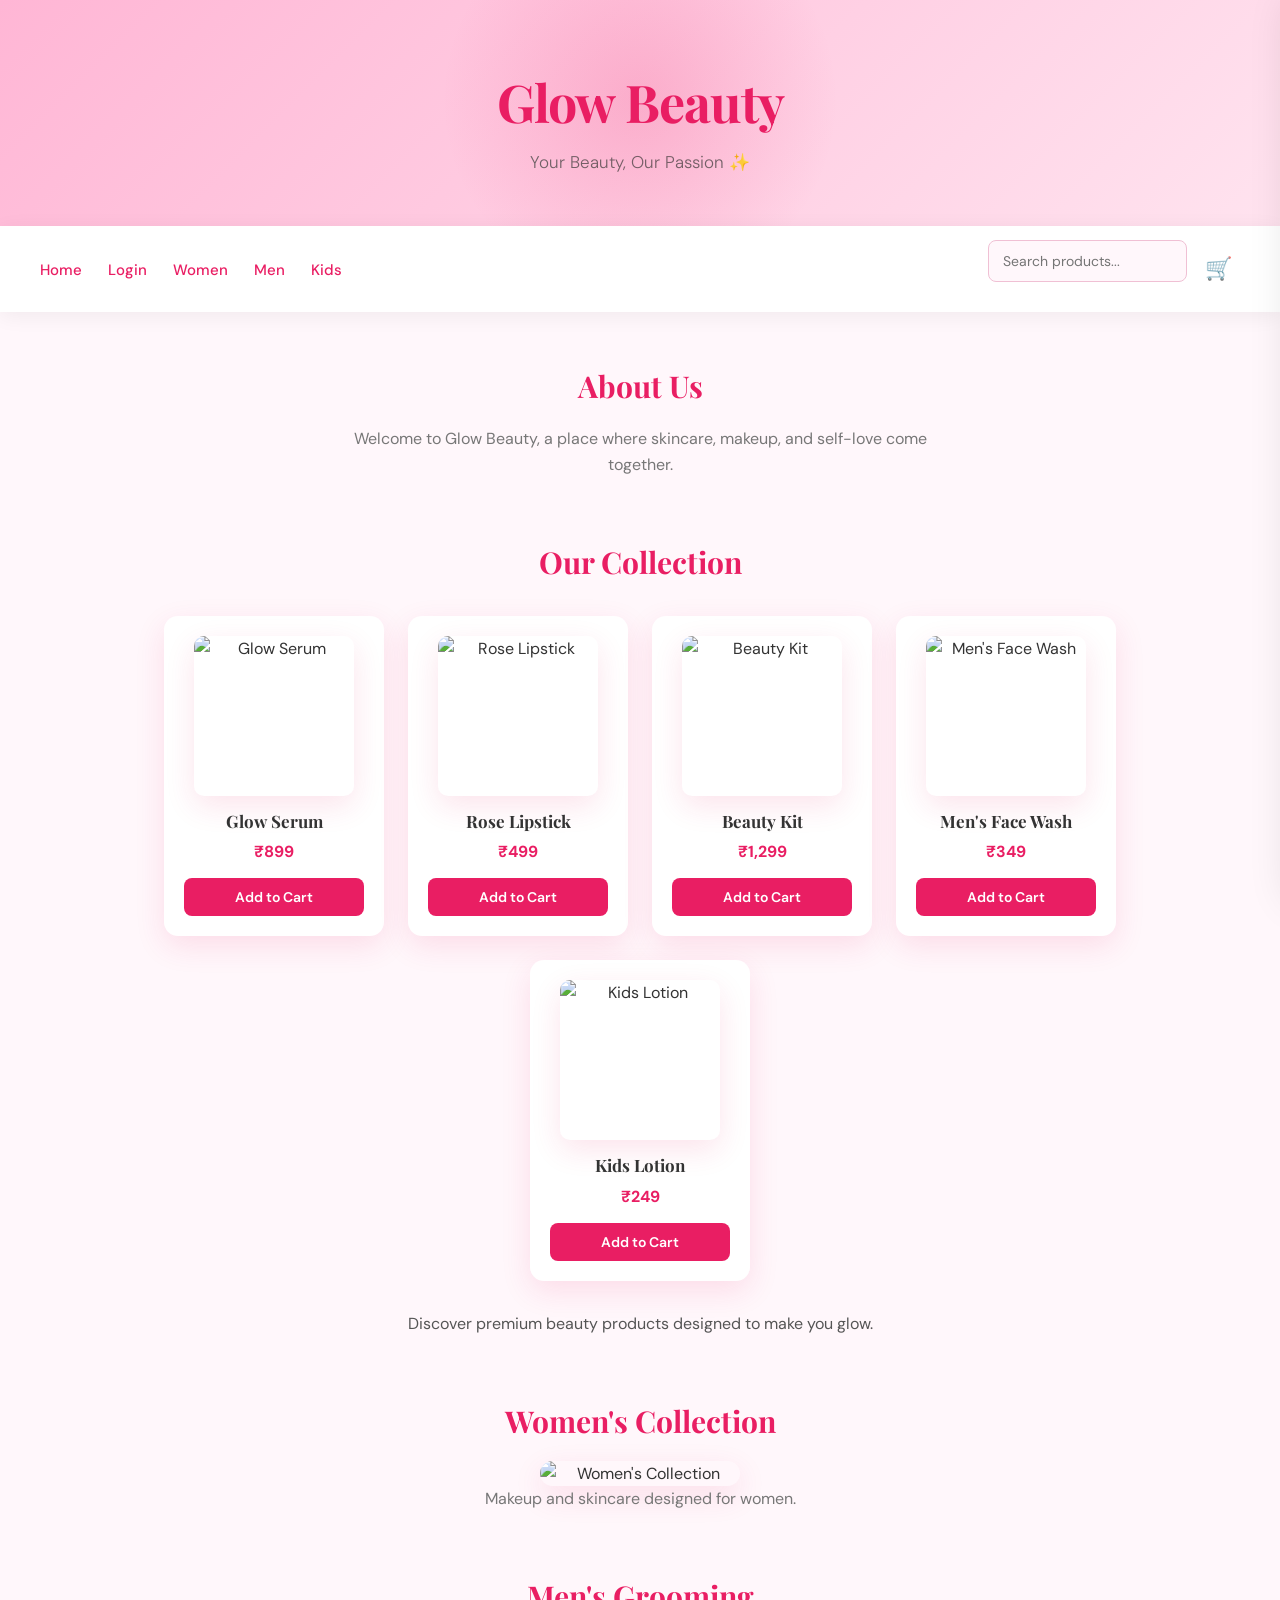
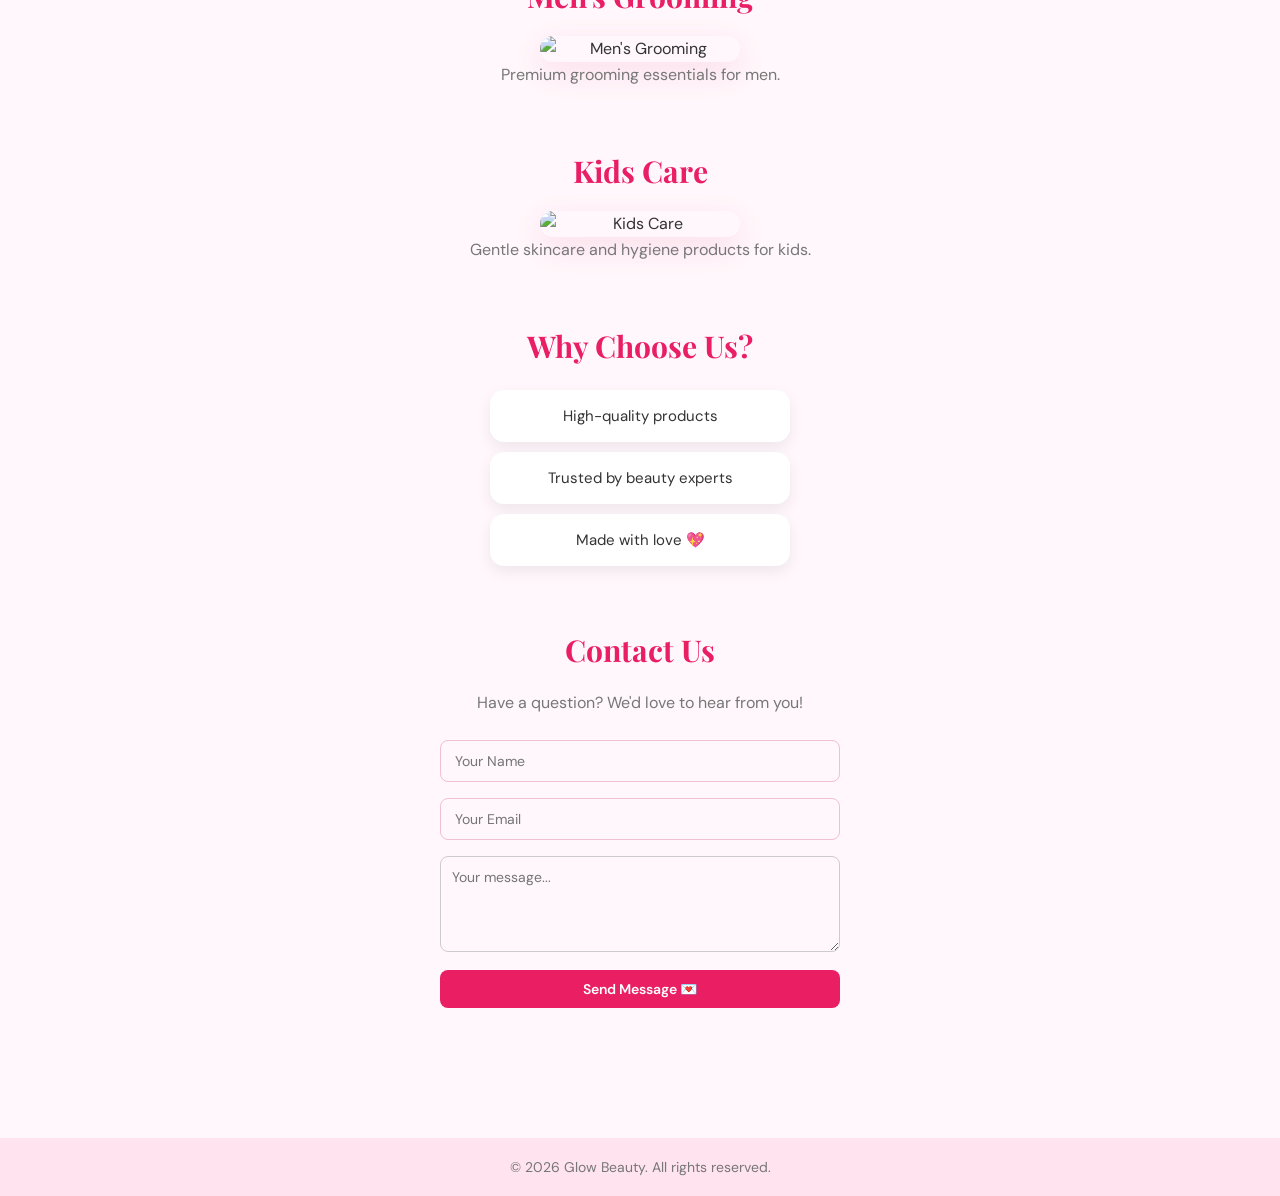
==== index.html @ ceff0573 "Add files via upload" ====
<!DOCTYPE html>
<html lang="en">
<head>
<meta charset="UTF-8">
<meta name="viewport" content="width=device-width, initial-scale=1.0">
<title>Glow Beauty</title>
<link rel="stylesheet" href="style.css">
<link href="https://fonts.googleapis.com/css2?family=Playfair+Display:wght@400;700&family=DM+Sans:wght@300;400;500&display=swap" rel="stylesheet">
</head>
<body>

<!-- ░░ TOAST CONTAINER ░░ -->
<div id="toastContainer"></div>

<!-- ░░ CART PANEL ░░ -->
<div id="cartPanel" class="cart-panel">
  <div class="cart-header">
    <h3>Your Cart 🛒</h3>
    <button id="closeCart">✕</button>
  </div>
  <div id="cartBody"><p class="cart-empty">Your cart is empty.</p></div>
  <div id="cartFooter" style="display:none">
    <div class="cart-total-row">Total: <strong id="cartTotalAmt">₹0</strong></div>
    <button class="btn-checkout" id="checkoutBtn">Proceed to Checkout</button>
  </div>
</div>
<div id="cartOverlay" class="cart-overlay"></div>

<!-- ░░ CHECKOUT MODAL ░░ -->
<div id="checkoutModal" class="modal-overlay">
  <div class="modal-box">
    <button class="modal-close" id="closeCheckout">✕</button>
    <h2>Checkout</h2>
    <p style="color:#555;margin-bottom:18px;">Complete your order below.</p>
    <form class="validate-form" id="checkoutForm">
      <label>Full Name</label>
      <input type="text" name="name" placeholder="Jane Doe" required>
      <label>Email</label>
      <input type="email" name="email" placeholder="you@email.com" required>
      <label>Phone</label>
      <input type="tel" name="phone" placeholder="+91 9999999999" required>
      <label>Address</label>
      <textarea name="address" rows="3" placeholder="Flat, Street, City..." required style="width:100%;padding:11px;border-radius:8px;border:1px solid #ccc;margin-bottom:18px;font-family:inherit;resize:none;"></textarea>
      <button type="submit" class="btn-submit">Place Order 💖</button>
    </form>
    <div id="orderSuccess" style="display:none;text-align:center;padding:20px 0;">
      <div style="font-size:48px;">🎉</div>
      <h3 style="color:#e91e63;margin:10px 0;">Order Placed!</h3>
      <p style="color:#555;">Thank you! We'll email your confirmation shortly.</p>
    </div>
  </div>
</div>

<!-- ░░ HEADER ░░ -->
<header class="reveal">
  <div class="header-glow"></div>
  <h1>Glow Beauty</h1>
  <h3>Your Beauty, Our Passion ✨</h3>
</header>

<!-- ░░ NAV ░░ -->
<nav>
  <div class="nav-left">
    <a href="index.html">Home</a>
    <a href="login.html">Login</a>
    <a href="#women">Women</a>
    <a href="#men">Men</a>
    <a href="#kids">Kids</a>
  </div>
  <div class="nav-right">
    <input type="text" id="searchInput" placeholder="Search products..." class="search">
    <button id="cartIcon" class="cart" aria-label="Cart">🛒 <span id="cartCount" class="cart-badge">0</span></button>
  </div>
</nav>

<!-- ░░ MAIN ░░ -->
<main>

  <!-- About -->
  <section class="reveal">
    <h2>About Us</h2>
    <p>Welcome to Glow Beauty, a place where skincare, makeup, and self-love come together.</p>
  </section>

  <!-- Collection with Add to Cart -->
  <section class="reveal">
    <h2>Our Collection</h2>
    <div id="productGrid" class="product-grid">

      <div class="product-card search-item" data-id="1" data-name="Glow Serum" data-price="899" data-title="Glow Serum" data-tags="women skincare serum">
        <img src="https://d2ati23fc66y9j.cloudfront.net/category-pages/sub_category-174021874143.jpg" width="200" alt="Glow Serum">
        <h3>Glow Serum</h3>
        <p class="price">₹899</p>
        <button class="add-to-cart">Add to Cart</button>
      </div>

      <div class="product-card search-item" data-id="2" data-name="Rose Lipstick" data-price="499" data-title="Rose Lipstick" data-tags="women makeup lips">
        <img src="https://www.facescanada.com/cdn/shop/files/650x450_22a14e08-0efb-4449-add1-5d2918d5eb76.jpg" width="200" alt="Rose Lipstick">
        <h3>Rose Lipstick</h3>
        <p class="price">₹499</p>
        <button class="add-to-cart">Add to Cart</button>
      </div>

      <div class="product-card search-item" data-id="3" data-name="Beauty Kit" data-price="1299" data-title="Beauty Kit" data-tags="women makeup kit cosmetic">
        <img src="https://5.imimg.com/data5/SELLER/Default/2024/11/465699044/DA/AK/SI/119748904/fashion-cosmetic.jpeg" width="200" alt="Beauty Kit">
        <h3>Beauty Kit</h3>
        <p class="price">₹1,299</p>
        <button class="add-to-cart">Add to Cart</button>
      </div>

      <div class="product-card search-item" data-id="4" data-name="Men's Face Wash" data-price="349" data-title="Men's Face Wash" data-tags="men grooming skincare">
        <img src="https://images.unsplash.com/photo-1585386959984-a4155224a1ad?w=300" width="200" alt="Men's Face Wash">
        <h3>Men's Face Wash</h3>
        <p class="price">₹349</p>
        <button class="add-to-cart">Add to Cart</button>
      </div>

      <div class="product-card search-item" data-id="5" data-name="Kids Lotion" data-price="249" data-title="Kids Lotion" data-tags="kids gentle lotion skincare">
        <img src="https://images.unsplash.com/photo-1596464716127-f2a82984de30?w=300" width="200" alt="Kids Lotion">
        <h3>Kids Lotion</h3>
        <p class="price">₹249</p>
        <button class="add-to-cart">Add to Cart</button>
      </div>

    </div>
    <p id="searchNoResults" style="display:none;color:#e91e63;margin-top:20px;">No products found.</p>
    <p style="margin-top:20px;color:#555;">Discover premium beauty products designed to make you glow.</p>
  </section>

  <!-- Women -->
  <section id="women" class="reveal">
    <h2>Women's Collection</h2>
    <img src="https://5.imimg.com/data5/SELLER/Default/2024/11/465699044/DA/AK/SI/119748904/fashion-cosmetic.jpeg" width="200" alt="Women's Collection">
    <p>Makeup and skincare designed for women.</p>
  </section>

  <!-- Men -->
  <section id="men" class="reveal">
    <h2>Men's Grooming</h2>
    <img src="https://images.unsplash.com/photo-1585386959984-a4155224a1ad" width="200" alt="Men's Grooming">
    <p>Premium grooming essentials for men.</p>
  </section>

  <!-- Kids -->
  <section id="kids" class="reveal">
    <h2>Kids Care</h2>
    <img src="https://images.unsplash.com/photo-1596464716127-f2a82984de30" width="200" alt="Kids Care">
    <p>Gentle skincare and hygiene products for kids.</p>
  </section>

  <!-- Why Us -->
  <section class="reveal">
    <h2>Why Choose Us?</h2>
    <ul>
      <li>High-quality products</li>
      <li>Trusted by beauty experts</li>
      <li>Made with love 💖</li>
    </ul>
  </section>

  <!-- Contact Form -->
  <section class="reveal" id="contact">
    <h2>Contact Us</h2>
    <p>Have a question? We'd love to hear from you!</p>
    <form class="validate-form contact-form" id="contactForm">
      <input type="text" name="name" placeholder="Your Name" required>
      <input type="email" name="email" placeholder="Your Email" required>
      <textarea name="message" rows="4" placeholder="Your message..." required data-min="10" style="width:100%;max-width:400px;padding:11px;border-radius:8px;border:1px solid #ccc;margin-bottom:18px;font-family:inherit;resize:vertical;display:block;margin:0 auto 18px;"></textarea>
      <button type="submit" class="btn-submit">Send Message 💌</button>
      <p id="contactSuccess" style="display:none;color:#e91e63;margin-top:12px;font-weight:500;">Message sent! We'll be in touch soon 💖</p>
    </form>
  </section>

</main>

<footer>
  <p>© 2026 Glow Beauty. All rights reserved.</p>
</footer>

<script src="main.js"></script>
</body>
</html>
---- style.css ----
/* ============================================================
   style.css — Glow Beauty
   ============================================================ */

@import url('https://fonts.googleapis.com/css2?family=Playfair+Display:wght@400;700&family=DM+Sans:wght@300;400;500&display=swap');

:root {
  --pink:       #e91e63;
  --pink-light: #ffe3ef;
  --pink-mid:   #ffb6d5;
  --bg:         #fff7fb;
  --white:      #ffffff;
  --text:       #333333;
  --muted:      #777777;
  --shadow:     0 10px 30px rgba(233,30,99,0.12);
  --radius:     14px;
}

* { margin:0; padding:0; box-sizing:border-box; }

body {
  background: var(--bg);
  color: var(--text);
  font-family: 'DM Sans', sans-serif;
  line-height: 1.6;
  opacity: 0;
  transition: opacity 0.6s ease;
}
body.loaded { opacity: 1; }

/* ─── HEADER ─── */
header {
  background: linear-gradient(135deg, var(--pink-mid), var(--pink-light));
  text-align: center;
  padding: 60px 20px 50px;
  position: relative;
  overflow: hidden;
}
.header-glow {
  position: absolute;
  width: 400px; height: 400px;
  background: radial-gradient(circle, rgba(233,30,99,0.18) 0%, transparent 70%);
  top: -100px; left: 50%; transform: translateX(-50%);
  pointer-events: none;
}
header h1 {
  font-family: 'Playfair Display', serif;
  font-size: 52px;
  color: var(--pink);
  letter-spacing: -1px;
  position: relative;
}
header h3 {
  font-weight: 300;
  color: #666;
  margin-top: 6px;
  font-size: 17px;
}

/* ─── NAV ─── */
nav {
  background: var(--white);
  display: flex;
  justify-content: space-between;
  align-items: center;
  padding: 14px 40px;
  box-shadow: 0 4px 20px rgba(0,0,0,0.06);
  position: sticky;
  top: 0;
  z-index: 100;
}
nav a {
  text-decoration: none;
  margin-right: 22px;
  color: var(--pink);
  font-weight: 500;
  font-size: 15px;
  transition: opacity 0.2s;
}
nav a:hover { opacity: 0.7; }
.nav-right { display: flex; align-items: center; gap: 10px; }
.search {
  padding: 8px 14px;
  border-radius: 20px;
  border: 1.5px solid #f0c0d4;
  font-family: inherit;
  font-size: 14px;
  background: var(--bg);
  transition: border-color 0.2s, box-shadow 0.2s;
  width: 200px;
}
.search:focus {
  outline: none;
  border-color: var(--pink);
  box-shadow: 0 0 0 3px rgba(233,30,99,0.1);
}
.cart {
  font-size: 22px;
  background: none;
  border: none;
  cursor: pointer;
  position: relative;
  padding: 4px 8px;
  transition: transform 0.3s;
}
.cart:hover { transform: scale(1.1); }
.cart-badge {
  background: var(--pink);
  color: white;
  font-size: 11px;
  font-weight: 700;
  border-radius: 50%;
  padding: 2px 6px;
  position: absolute;
  top: -4px; right: -4px;
  display: none;
  font-family: 'DM Sans', sans-serif;
}

/* ─── MAIN ─── */
main { padding: 50px 8%; }
section {
  margin-bottom: 60px;
  text-align: center;
}
section h2 {
  font-family: 'Playfair Display', serif;
  color: var(--pink);
  font-size: 30px;
  margin-bottom: 16px;
}
section p {
  max-width: 600px;
  margin: 0 auto;
  color: var(--muted);
}

img {
  border-radius: var(--radius);
  box-shadow: var(--shadow);
  transition: transform 0.35s ease, box-shadow 0.35s ease;
  display: inline-block;
}
img:hover {
  transform: scale(1.05) translateY(-4px);
  box-shadow: 0 20px 40px rgba(233,30,99,0.2);
}

ul { list-style: none; margin-top: 20px; }
ul li {
  background: var(--white);
  margin: 10px auto;
  padding: 14px 20px;
  width: 300px;
  border-radius: var(--radius);
  box-shadow: 0 6px 15px rgba(0,0,0,0.07);
  font-size: 15px;
  transition: transform 0.2s;
}
ul li:hover { transform: translateY(-3px); }

/* ─── PRODUCT GRID ─── */
.product-grid {
  display: flex;
  flex-wrap: wrap;
  gap: 24px;
  justify-content: center;
  margin: 30px 0;
}
.product-card {
  background: var(--white);
  border-radius: var(--radius);
  padding: 20px;
  width: 220px;
  box-shadow: var(--shadow);
  text-align: center;
  transition: transform 0.3s, box-shadow 0.3s;
}
.product-card:hover {
  transform: translateY(-6px);
  box-shadow: 0 20px 40px rgba(233,30,99,0.18);
}
.product-card h3 {
  font-family: 'Playfair Display', serif;
  font-size: 17px;
  color: var(--text);
  margin: 12px 0 4px;
}
.product-card .price {
  color: var(--pink);
  font-weight: 700;
  font-size: 16px;
  margin-bottom: 14px;
}
.product-card img {
  width: 160px;
  height: 160px;
  object-fit: cover;
  border-radius: 10px;
}

/* ─── BUTTONS ─── */
.add-to-cart, .btn-submit, .btn-checkout {
  background: var(--pink);
  color: white;
  border: none;
  border-radius: 8px;
  padding: 10px 20px;
  font-family: 'DM Sans', sans-serif;
  font-weight: 600;
  font-size: 14px;
  cursor: pointer;
  transition: background 0.2s, transform 0.15s;
  width: 100%;
}
.add-to-cart:hover, .btn-submit:hover, .btn-checkout:hover {
  background: #c2185b;
  transform: translateY(-1px);
}

/* ─── CONTACT FORM ─── */
.contact-form {
  max-width: 400px;
  margin: 24px auto 0;
  text-align: left;
}
.contact-form input,
.contact-form textarea {
  display: block;
  width: 100%;
  padding: 11px;
  border-radius: 8px;
  border: 1.5px solid #f0c0d4;
  margin-bottom: 14px;
  font-family: inherit;
  font-size: 14px;
  background: var(--bg);
  transition: border-color 0.2s;
}
.contact-form input:focus,
.contact-form textarea:focus {
  outline: none;
  border-color: var(--pink);
}

/* ─── FORM VALIDATION STATES ─── */
input.invalid, textarea.invalid { border-color: #e53935 !important; }
input.valid, textarea.valid     { border-color: #43a047 !important; }
.field-error {
  color: #e53935;
  font-size: 12px;
  margin-top: -10px;
  margin-bottom: 10px;
  display: block;
}

/* ─── LOGIN BOX ─── */
.login-box {
  background: var(--white);
  width: 400px;
  padding: 40px;
  margin: 60px auto;
  border-radius: 20px;
  box-shadow: 0 20px 60px rgba(233,30,99,0.15);
  text-align: center;
}
.login-box p { margin-bottom: 20px; color: var(--muted); }

/* Auth tabs */
.auth-tabs {
  display: flex;
  border-bottom: 2px solid var(--pink-light);
  margin-bottom: 24px;
}
.tab-btn {
  flex: 1;
  background: none;
  border: none;
  padding: 12px;
  font-family: 'DM Sans', sans-serif;
  font-size: 15px;
  font-weight: 500;
  color: var(--muted);
  cursor: pointer;
  transition: color 0.2s;
}
.tab-btn.active { color: var(--pink); border-bottom: 2px solid var(--pink); margin-bottom: -2px; }

label {
  display: block;
  text-align: left;
  margin-bottom: 6px;
  font-size: 13px;
  font-weight: 500;
  color: #555;
}
input[type=email], input[type=password], input[type=text], input[type=tel] {
  width: 100%;
  padding: 11px 14px;
  border-radius: 8px;
  border: 1.5px solid #f0c0d4;
  margin-bottom: 16px;
  font-family: inherit;
  font-size: 14px;
  background: var(--bg);
  transition: border-color 0.2s, box-shadow 0.2s;
}
input:focus {
  outline: none;
  border-color: var(--pink);
  box-shadow: 0 0 0 3px rgba(233,30,99,0.1);
}
.back-link {
  display: block;
  margin-top: 18px;
  color: var(--pink);
  text-decoration: none;
  font-size: 14px;
}
.auth-error {
  color: #e53935;
  font-size: 13px;
  margin-top: 10px;
}

/* ─── CART PANEL ─── */
.cart-panel {
  position: fixed;
  top: 0; right: -380px;
  width: 360px;
  height: 100vh;
  background: var(--white);
  box-shadow: -10px 0 40px rgba(0,0,0,0.12);
  z-index: 1000;
  transition: right 0.35s cubic-bezier(0.4,0,0.2,1);
  display: flex;
  flex-direction: column;
  padding: 0;
}
.cart-panel.open { right: 0; }
.cart-overlay {
  display: none;
  position: fixed; inset: 0;
  background: rgba(0,0,0,0.3);
  z-index: 999;
}
.cart-overlay.active { display: block; }
.cart-header {
  display: flex;
  justify-content: space-between;
  align-items: center;
  padding: 20px 24px;
  border-bottom: 1px solid var(--pink-light);
  background: var(--pink-light);
}
.cart-header h3 { font-family: 'Playfair Display', serif; color: var(--pink); }
.cart-header button {
  background: none; border: none; font-size: 20px;
  cursor: pointer; color: var(--muted); padding: 4px;
}
#cartBody {
  flex: 1;
  overflow-y: auto;
  padding: 16px 24px;
}
.cart-empty { color: var(--muted); text-align: center; margin-top: 40px; font-size: 15px; }
.cart-list { list-style: none; }
.cart-item {
  display: flex;
  align-items: center;
  gap: 10px;
  padding: 12px 0;
  border-bottom: 1px solid #fce4ec;
  font-size: 14px;
}
.cart-item-name { flex: 1; font-weight: 500; }
.cart-item-qty  { color: var(--muted); }
.cart-item-price { color: var(--pink); font-weight: 700; }
.cart-remove {
  background: none; border: none; cursor: pointer;
  color: #ccc; font-size: 14px; padding: 2px 6px;
  transition: color 0.2s;
}
.cart-remove:hover { color: #e53935; }
#cartFooter {
  padding: 16px 24px 24px;
  border-top: 1px solid var(--pink-light);
}
.cart-total-row {
  font-size: 16px;
  margin-bottom: 14px;
  text-align: right;
}
.cart-total-row strong { color: var(--pink); font-size: 18px; }

/* ─── MODAL ─── */
.modal-overlay {
  display: none;
  position: fixed; inset: 0;
  background: rgba(0,0,0,0.45);
  z-index: 2000;
  align-items: center;
  justify-content: center;
}
.modal-overlay.active { display: flex; }
.modal-box {
  background: var(--white);
  border-radius: 20px;
  padding: 36px;
  width: 90%;
  max-width: 460px;
  position: relative;
  max-height: 90vh;
  overflow-y: auto;
  box-shadow: 0 30px 80px rgba(0,0,0,0.2);
  animation: modalIn 0.3s ease;
}
@keyframes modalIn {
  from { opacity:0; transform: scale(0.92) translateY(20px); }
  to   { opacity:1; transform: scale(1) translateY(0); }
}
.modal-box h2 {
  font-family: 'Playfair Display', serif;
  color: var(--pink);
  margin-bottom: 4px;
}
.modal-close {
  position: absolute;
  top: 16px; right: 20px;
  background: none; border: none;
  font-size: 20px; cursor: pointer;
  color: var(--muted);
  transition: color 0.2s;
}
.modal-close:hover { color: var(--text); }

/* ─── TOAST ─── */
#toastContainer {
  position: fixed;
  bottom: 24px; right: 24px;
  z-index: 9999;
  display: flex;
  flex-direction: column;
  gap: 8px;
}
.toast {
  background: #222;
  color: white;
  padding: 12px 20px;
  border-radius: 10px;
  font-size: 14px;
  box-shadow: 0 8px 20px rgba(0,0,0,0.2);
  border-left: 3px solid var(--pink);
}

/* ─── SCROLL REVEAL ─── */
.reveal {
  opacity: 0;
  transform: translateY(28px);
  transition: opacity 0.65s ease, transform 0.65s ease;
}
.reveal.visible {
  opacity: 1;
  transform: none;
}

/* ─── CART BUMP ─── */
@keyframes bump {
  0%,100% { transform: scale(1); }
  50%      { transform: scale(1.35); }
}
.bump { animation: bump 0.35s ease; }

/* ─── FOOTER ─── */
footer {
  background: var(--pink-light);
  text-align: center;
  padding: 18px;
  color: var(--muted);
  font-size: 14px;
  margin-top: 20px;
}

/* ─── RESPONSIVE ─── */
@media (max-width: 600px) {
  header h1 { font-size: 36px; }
  nav { flex-direction: column; gap: 12px; padding: 12px 20px; }
  main { padding: 30px 5%; }
  .login-box { width: 95%; padding: 30px 20px; }
  .cart-panel { width: 100%; right: -100%; }
}

html { scroll-behavior: smooth; }
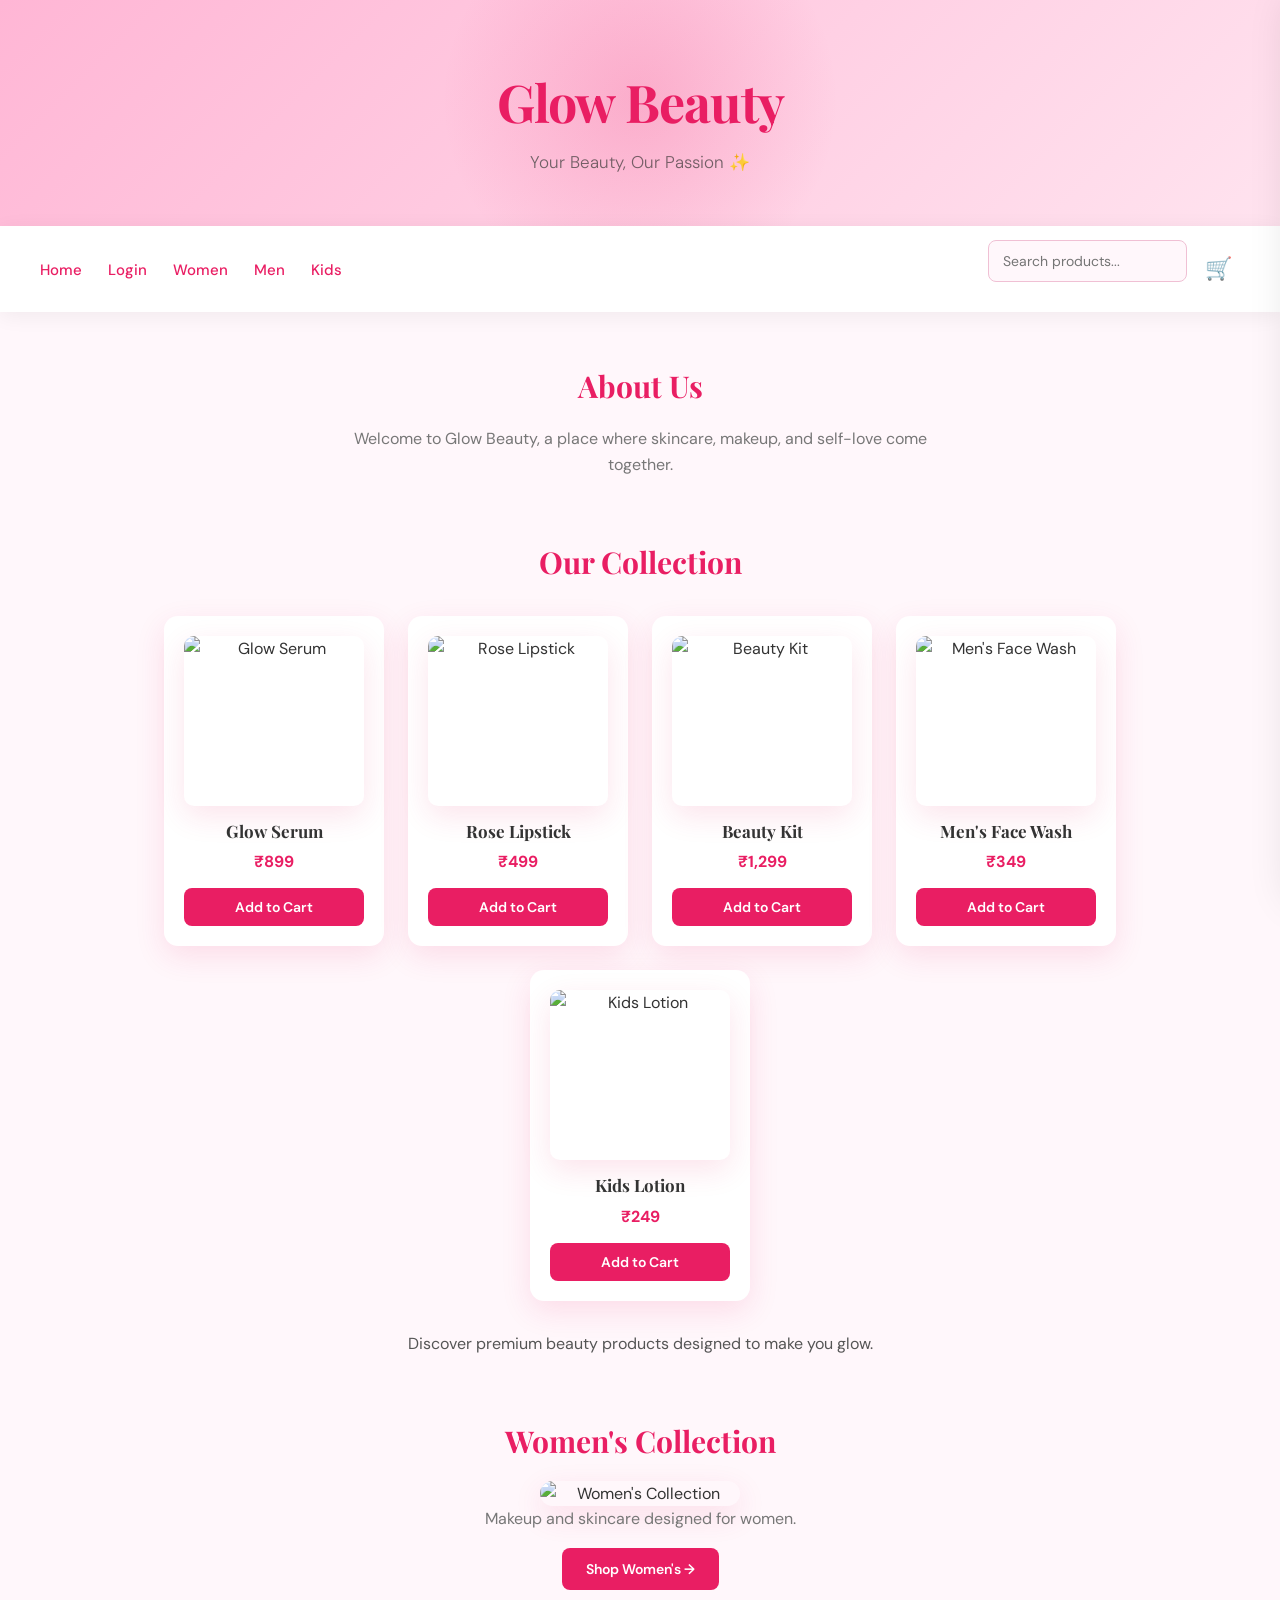
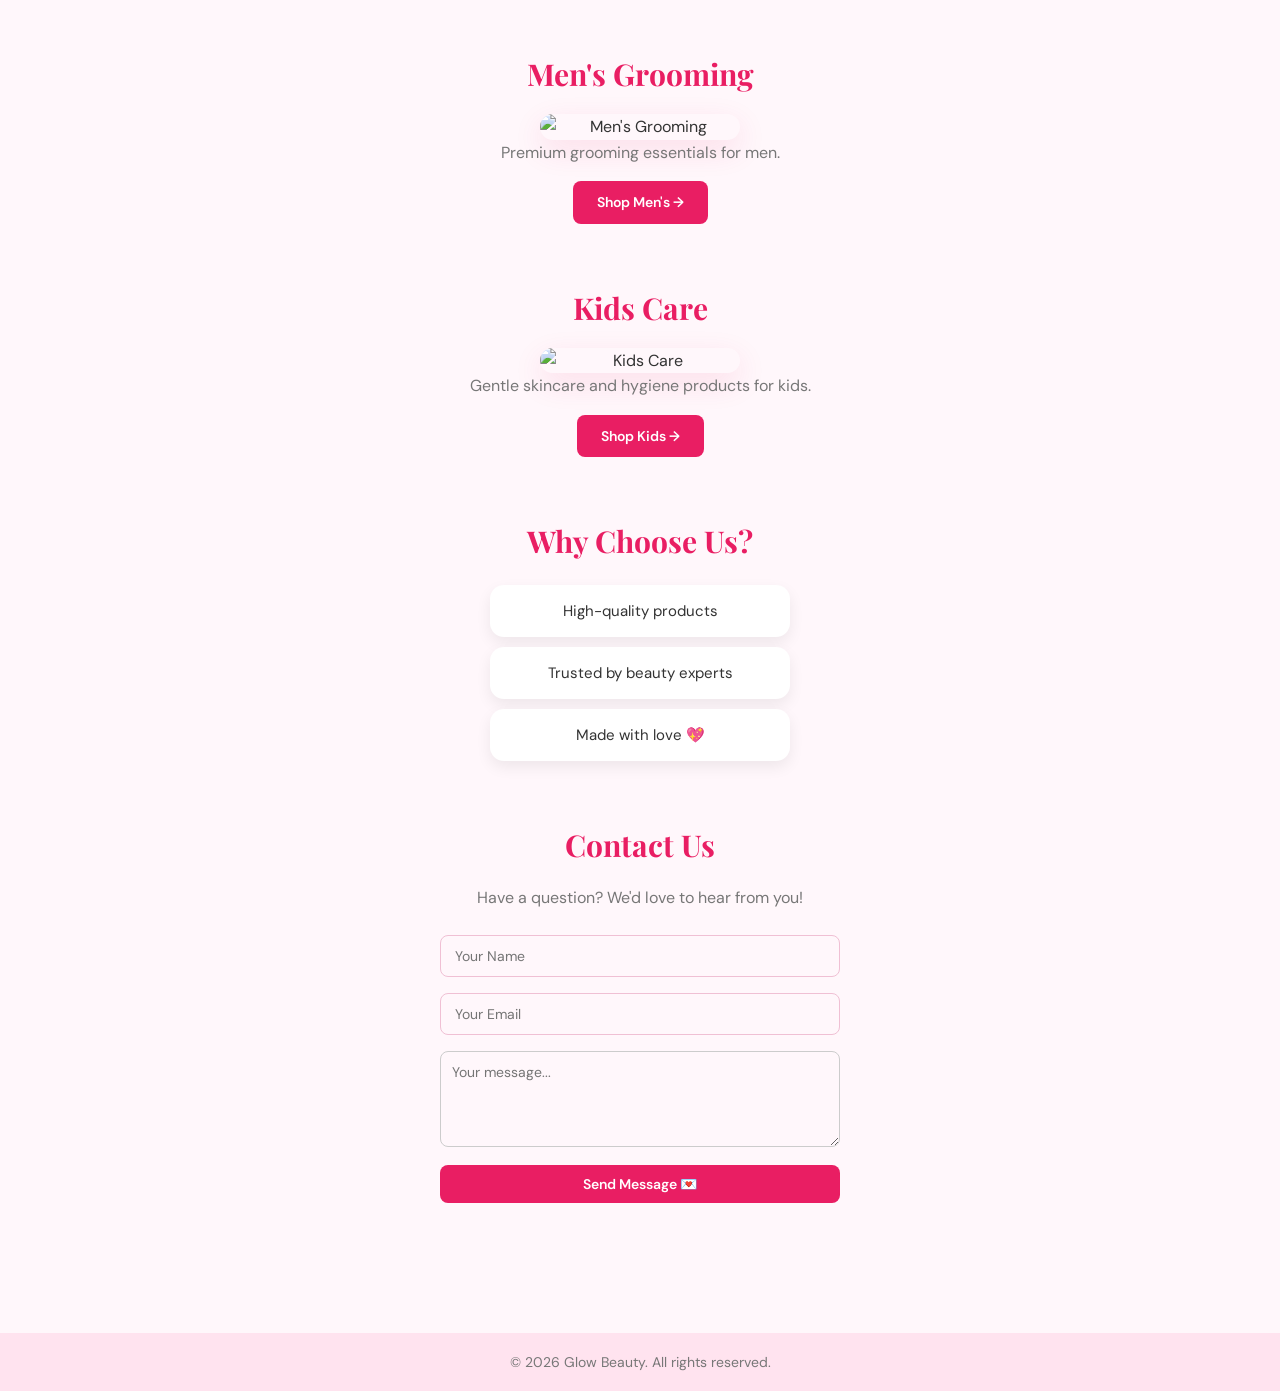
==== commit 05cf8f48: "Add files via upload" ====
--- a/index.html
+++ b/index.html
@@ -62,10 +62,10 @@
 <nav>
   <div class="nav-left">
     <a href="index.html">Home</a>
-    <a href="login.html">Login</a>
-    <a href="#women">Women</a>
-    <a href="#men">Men</a>
-    <a href="#kids">Kids</a>
+    <a href="login.php">Login</a>
+    <a href="women.html">Women</a>
+    <a href="men.html">Men</a>
+    <a href="kids.html">Kids</a>
   </div>
   <div class="nav-right">
     <input type="text" id="searchInput" placeholder="Search products..." class="search">
@@ -132,6 +132,7 @@
     <h2>Women's Collection</h2>
     <img src="https://5.imimg.com/data5/SELLER/Default/2024/11/465699044/DA/AK/SI/119748904/fashion-cosmetic.jpeg" width="200" alt="Women's Collection">
     <p>Makeup and skincare designed for women.</p>
+    <a href="women.html" class="section-link-btn">Shop Women's →</a>
   </section>
 
   <!-- Men -->
@@ -139,6 +140,7 @@
     <h2>Men's Grooming</h2>
     <img src="https://images.unsplash.com/photo-1585386959984-a4155224a1ad" width="200" alt="Men's Grooming">
     <p>Premium grooming essentials for men.</p>
+    <a href="men.html" class="section-link-btn">Shop Men's →</a>
   </section>
 
   <!-- Kids -->
@@ -146,6 +148,7 @@
     <h2>Kids Care</h2>
     <img src="https://images.unsplash.com/photo-1596464716127-f2a82984de30" width="200" alt="Kids Care">
     <p>Gentle skincare and hygiene products for kids.</p>
+    <a href="kids.html" class="section-link-btn">Shop Kids →</a>
   </section>
 
   <!-- Why Us -->
--- a/style.css
+++ b/style.css
@@ -323,6 +323,43 @@
   margin-top: 10px;
 }
 
+/* ─── CAPTCHA ─── */
+.captcha-row {
+  display: flex;
+  align-items: center;
+  gap: 12px;
+  margin-bottom: 14px;
+}
+.captcha-code {
+  font-family: 'Courier New', monospace;
+  font-size: 22px;
+  font-weight: 700;
+  letter-spacing: 6px;
+  color: #e91e63;
+  background: linear-gradient(135deg, #ffe3ef, #fff0f6);
+  padding: 10px 20px;
+  border-radius: 10px;
+  border: 2px dashed #ffb6d5;
+  user-select: none;
+  min-width: 110px;
+  text-align: center;
+}
+.captcha-refresh {
+  background: none;
+  border: 1.5px solid #f0c0d4;
+  border-radius: 8px;
+  padding: 8px 12px;
+  font-size: 18px;
+  cursor: pointer;
+  color: #e91e63;
+  transition: background 0.2s, transform 0.3s;
+  line-height: 1;
+}
+.captcha-refresh:hover {
+  background: #ffe3ef;
+  transform: rotate(180deg);
+}
+
 /* ─── CART PANEL ─── */
 .cart-panel {
   position: fixed;
@@ -490,4 +527,140 @@
   .cart-panel { width: 100%; right: -100%; }
 }
 
+/* ─── SECTION PAGES ─── */
+
+/* Active nav link */
+.nav-active {
+  text-decoration: underline;
+  font-weight: 700 !important;
+}
+
+/* Shop now button on index sections */
+.section-link-btn {
+  display: inline-block;
+  margin-top: 16px;
+  background: var(--pink);
+  color: white;
+  padding: 10px 24px;
+  border-radius: 8px;
+  text-decoration: none;
+  font-weight: 600;
+  font-size: 14px;
+  transition: background 0.2s, transform 0.15s;
+}
+.section-link-btn:hover {
+  background: #c2185b;
+  transform: translateY(-2px);
+}
+
+/* Hero banner for section pages */
+.section-hero {
+  min-height: 220px;
+  display: flex;
+  align-items: center;
+  padding: 50px 8%;
+  position: relative;
+  overflow: hidden;
+}
+.women-hero {
+  background: linear-gradient(135deg, #ffe3ef 0%, #ffb6d5 50%, #fce4ec 100%);
+}
+.men-hero {
+  background: linear-gradient(135deg, #e3f0ff 0%, #b6d0f5 50%, #e8f4fd 100%);
+}
+.kids-hero {
+  background: linear-gradient(135deg, #fffde7 0%, #fff9c4 50%, #f0f4c3 100%);
+}
+.section-hero-text { position: relative; z-index: 1; }
+.section-hero-text h2 {
+  font-family: 'Playfair Display', serif;
+  font-size: 36px;
+  color: var(--text);
+  margin: 8px 0 10px;
+}
+.section-hero-text p { color: var(--muted); font-size: 16px; max-width: 480px; }
+.section-tag {
+  background: var(--pink);
+  color: white;
+  font-size: 12px;
+  font-weight: 600;
+  padding: 4px 14px;
+  border-radius: 20px;
+  letter-spacing: 0.5px;
+  text-transform: uppercase;
+}
+
+/* Filter bar */
+.filter-bar {
+  display: flex;
+  gap: 10px;
+  justify-content: center;
+  flex-wrap: wrap;
+  margin-bottom: 10px;
+}
+.filter-btn {
+  background: var(--white);
+  border: 1.5px solid #f0c0d4;
+  color: var(--muted);
+  padding: 8px 20px;
+  border-radius: 20px;
+  font-family: 'DM Sans', sans-serif;
+  font-size: 14px;
+  font-weight: 500;
+  cursor: pointer;
+  transition: all 0.2s;
+}
+.filter-btn:hover { border-color: var(--pink); color: var(--pink); }
+.filter-btn.active {
+  background: var(--pink);
+  border-color: var(--pink);
+  color: white;
+}
+
+/* Product badge */
+.product-card { position: relative; }
+.product-badge {
+  position: absolute;
+  top: 12px; left: 12px;
+  background: var(--pink);
+  color: white;
+  font-size: 11px;
+  font-weight: 700;
+  padding: 3px 10px;
+  border-radius: 20px;
+  text-transform: uppercase;
+  letter-spacing: 0.3px;
+}
+.new-badge { background: #43a047; }
+.product-desc {
+  color: var(--muted);
+  font-size: 13px;
+  margin-bottom: 10px;
+  margin-top: -6px;
+}
+.product-card img {
+  width: 100%;
+  height: 170px;
+  object-fit: cover;
+  border-radius: 10px;
+  display: block;
+}
+
+/* Kids safety banner */
+.safety-banner {
+  display: flex;
+  align-items: center;
+  gap: 16px;
+  background: #e8f5e9;
+  border: 1.5px solid #a5d6a7;
+  border-radius: var(--radius);
+  padding: 16px 24px;
+  max-width: 680px;
+  margin: 0 auto;
+  text-align: left;
+}
+.safety-icon { font-size: 32px; flex-shrink: 0; }
+.safety-banner strong { color: #2e7d32; font-size: 15px; display: block; margin-bottom: 4px; }
+.safety-banner p { color: #555; font-size: 13px; margin: 0; }
+
 html { scroll-behavior: smooth; }
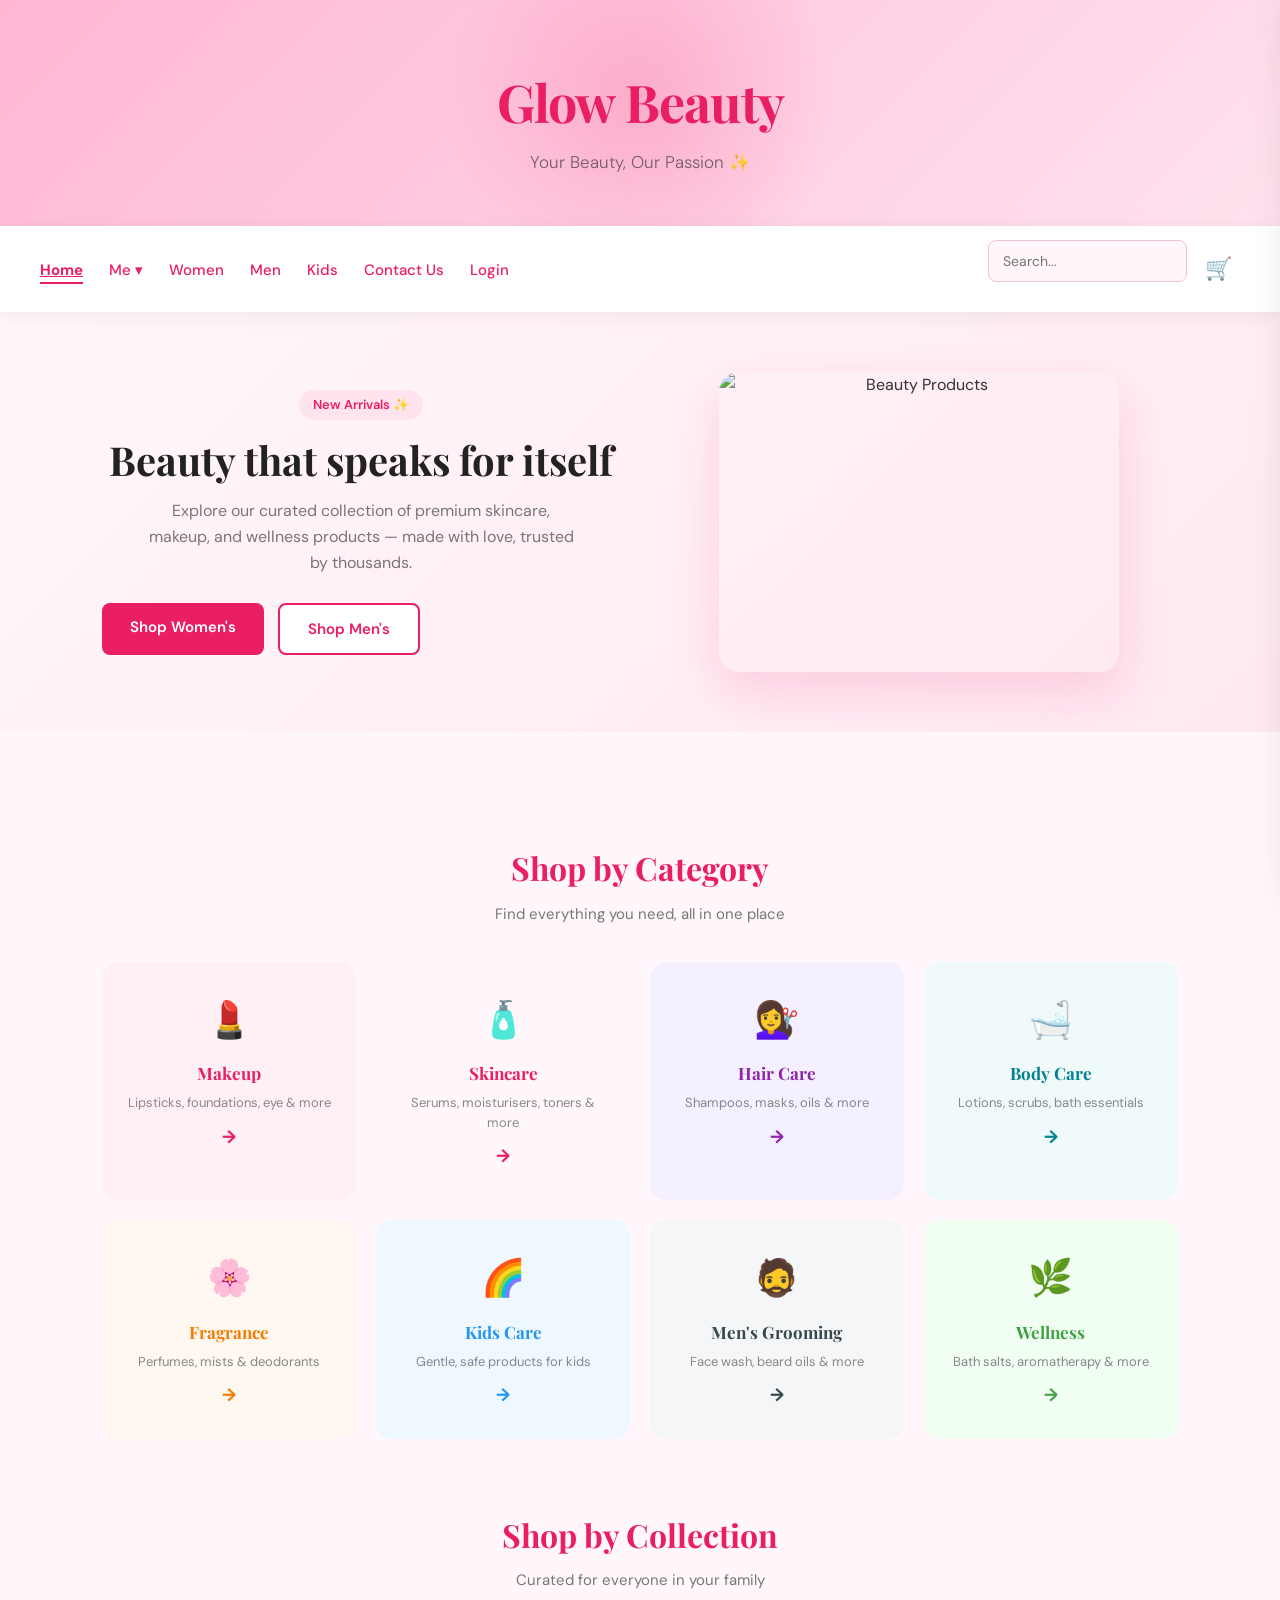
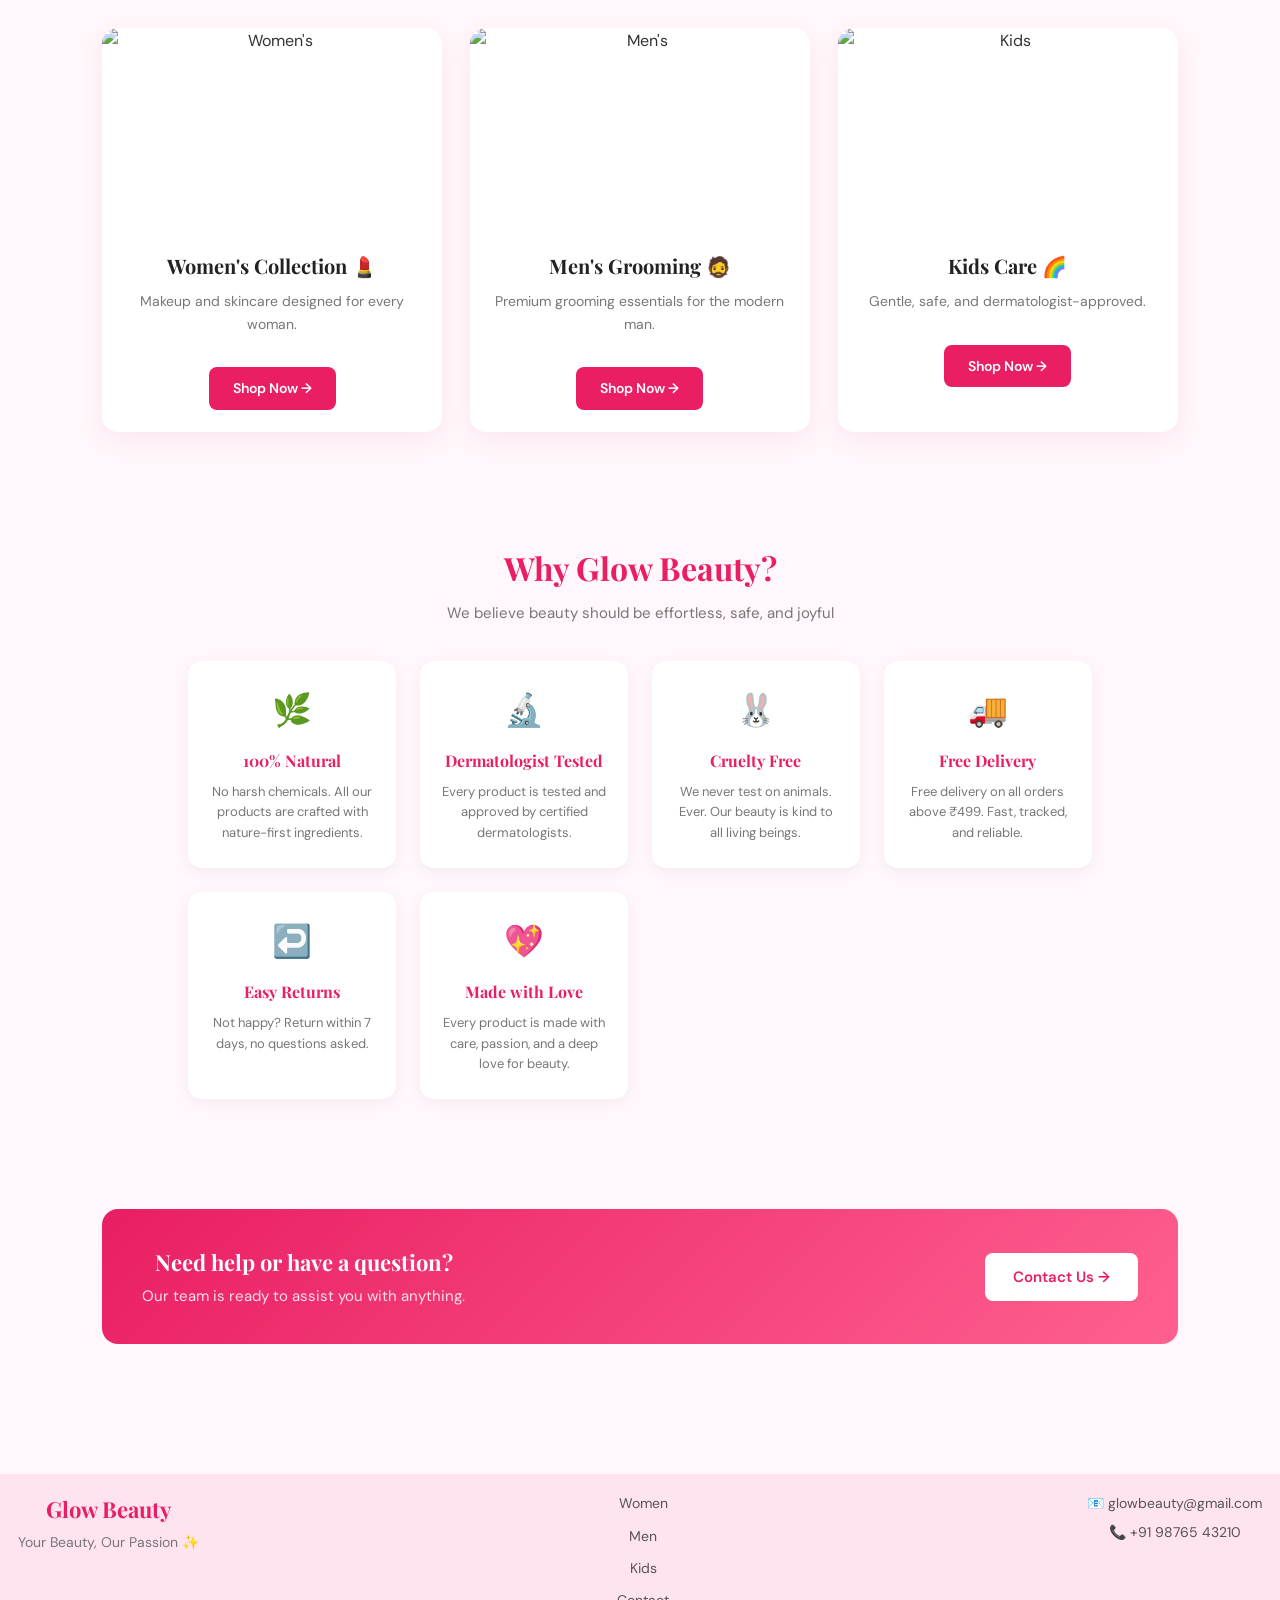
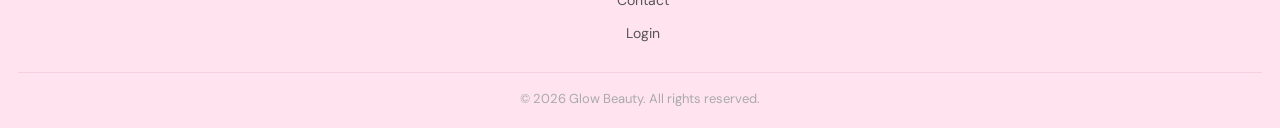
==== commit f14b6a90: "Add files via upload" ====
--- a/index.html
+++ b/index.html
@@ -9,10 +9,9 @@
 </head>
 <body>
 
-<!-- ░░ TOAST CONTAINER ░░ -->
 <div id="toastContainer"></div>
 
-<!-- ░░ CART PANEL ░░ -->
+<!-- Cart Panel -->
 <div id="cartPanel" class="cart-panel">
   <div class="cart-header">
     <h3>Your Cart 🛒</h3>
@@ -26,7 +25,7 @@
 </div>
 <div id="cartOverlay" class="cart-overlay"></div>
 
-<!-- ░░ CHECKOUT MODAL ░░ -->
+<!-- Checkout Modal -->
 <div id="checkoutModal" class="modal-overlay">
   <div class="modal-box">
     <button class="modal-close" id="closeCheckout">✕</button>
@@ -61,123 +60,226 @@
 <!-- ░░ NAV ░░ -->
 <nav>
   <div class="nav-left">
-    <a href="index.html">Home</a>
-    <a href="login.php">Login</a>
+
+    <!-- Home -->
+    <a href="index.html" class="nav-active">Home</a>
+
+    <!-- Me dropdown -->
+    <div class="dropdown">
+      <button class="dropdown-toggle nav-link-btn">Me ▾</button>
+      <div class="dropdown-menu">
+        <a href="my-orders.html">📦 My Orders</a>
+        <a href="my-account.html">👤 My Account</a>
+        <a href="my-info.html">📝 Personal Information</a>
+        <a href="my-rewards.html">⭐ Reward Points</a>
+      </div>
+    </div>
+
     <a href="women.html">Women</a>
     <a href="men.html">Men</a>
     <a href="kids.html">Kids</a>
+    <a href="contact.html">Contact Us</a>
+    <a href="login.php">Login</a>
   </div>
   <div class="nav-right">
-    <input type="text" id="searchInput" placeholder="Search products..." class="search">
+    <input type="text" id="searchInput" placeholder="Search..." class="search">
     <button id="cartIcon" class="cart" aria-label="Cart">🛒 <span id="cartCount" class="cart-badge">0</span></button>
   </div>
 </nav>
 
-<!-- ░░ MAIN ░░ -->
+<!-- ░░ HERO BANNER ░░ -->
+<section class="hero-banner reveal">
+  <div class="hero-text">
+    <span class="hero-tag">New Arrivals ✨</span>
+    <h2>Beauty that speaks for itself</h2>
+    <p>Explore our curated collection of premium skincare, makeup, and wellness products — made with love, trusted by thousands.</p>
+    <div class="hero-btns">
+      <a href="women.html" class="btn-primary">Shop Women's</a>
+      <a href="men.html" class="btn-outline">Shop Men's</a>
+    </div>
+  </div>
+  <div class="hero-img">
+    <img src="https://images.unsplash.com/photo-1596462502278-27bfdc403348?w=500" alt="Beauty Products">
+  </div>
+</section>
+
+<!-- ░░ SHOP BY CATEGORY ░░ -->
 <main>
 
-  <!-- About -->
   <section class="reveal">
-    <h2>About Us</h2>
-    <p>Welcome to Glow Beauty, a place where skincare, makeup, and self-love come together.</p>
-  </section>
-
-  <!-- Collection with Add to Cart -->
+    <div class="section-header">
+      <h2>Shop by Category</h2>
+      <p>Find everything you need, all in one place</p>
+    </div>
+    <div class="category-grid">
+
+      <a href="women.html" class="category-card" style="--cat-color:#e91e63;--cat-bg:#fff0f5;">
+        <div class="cat-icon">💄</div>
+        <h3>Makeup</h3>
+        <p>Lipsticks, foundations, eye & more</p>
+        <span class="cat-arrow">→</span>
+      </a>
+
+      <a href="women.html" class="category-card" style="--cat-color:#e91e63;--cat-bg:#fff7fb;">
+        <div class="cat-icon">🧴</div>
+        <h3>Skincare</h3>
+        <p>Serums, moisturisers, toners & more</p>
+        <span class="cat-arrow">→</span>
+      </a>
+
+      <a href="women.html" class="category-card" style="--cat-color:#8e24aa;--cat-bg:#f5f0ff;">
+        <div class="cat-icon">💇‍♀️</div>
+        <h3>Hair Care</h3>
+        <p>Shampoos, masks, oils & more</p>
+        <span class="cat-arrow">→</span>
+      </a>
+
+      <a href="women.html" class="category-card" style="--cat-color:#00838f;--cat-bg:#f0fafa;">
+        <div class="cat-icon">🛁</div>
+        <h3>Body Care</h3>
+        <p>Lotions, scrubs, bath essentials</p>
+        <span class="cat-arrow">→</span>
+      </a>
+
+      <a href="women.html" class="category-card" style="--cat-color:#f57c00;--cat-bg:#fff8f0;">
+        <div class="cat-icon">🌸</div>
+        <h3>Fragrance</h3>
+        <p>Perfumes, mists & deodorants</p>
+        <span class="cat-arrow">→</span>
+      </a>
+
+      <a href="kids.html" class="category-card" style="--cat-color:#2196f3;--cat-bg:#f0f8ff;">
+        <div class="cat-icon">🌈</div>
+        <h3>Kids Care</h3>
+        <p>Gentle, safe products for kids</p>
+        <span class="cat-arrow">→</span>
+      </a>
+
+      <a href="men.html" class="category-card" style="--cat-color:#37474f;--cat-bg:#f5f6f7;">
+        <div class="cat-icon">🧔</div>
+        <h3>Men's Grooming</h3>
+        <p>Face wash, beard oils & more</p>
+        <span class="cat-arrow">→</span>
+      </a>
+
+      <a href="women.html" class="category-card" style="--cat-color:#43a047;--cat-bg:#f1fff3;">
+        <div class="cat-icon">🌿</div>
+        <h3>Wellness</h3>
+        <p>Bath salts, aromatherapy & more</p>
+        <span class="cat-arrow">→</span>
+      </a>
+
+    </div>
+  </section>
+
+  <!-- ░░ SHOP BY PERSON ░░ -->
   <section class="reveal">
-    <h2>Our Collection</h2>
-    <div id="productGrid" class="product-grid">
-
-      <div class="product-card search-item" data-id="1" data-name="Glow Serum" data-price="899" data-title="Glow Serum" data-tags="women skincare serum">
-        <img src="https://d2ati23fc66y9j.cloudfront.net/category-pages/sub_category-174021874143.jpg" width="200" alt="Glow Serum">
-        <h3>Glow Serum</h3>
-        <p class="price">₹899</p>
-        <button class="add-to-cart">Add to Cart</button>
-      </div>
-
-      <div class="product-card search-item" data-id="2" data-name="Rose Lipstick" data-price="499" data-title="Rose Lipstick" data-tags="women makeup lips">
-        <img src="https://www.facescanada.com/cdn/shop/files/650x450_22a14e08-0efb-4449-add1-5d2918d5eb76.jpg" width="200" alt="Rose Lipstick">
-        <h3>Rose Lipstick</h3>
-        <p class="price">₹499</p>
-        <button class="add-to-cart">Add to Cart</button>
-      </div>
-
-      <div class="product-card search-item" data-id="3" data-name="Beauty Kit" data-price="1299" data-title="Beauty Kit" data-tags="women makeup kit cosmetic">
-        <img src="https://5.imimg.com/data5/SELLER/Default/2024/11/465699044/DA/AK/SI/119748904/fashion-cosmetic.jpeg" width="200" alt="Beauty Kit">
-        <h3>Beauty Kit</h3>
-        <p class="price">₹1,299</p>
-        <button class="add-to-cart">Add to Cart</button>
-      </div>
-
-      <div class="product-card search-item" data-id="4" data-name="Men's Face Wash" data-price="349" data-title="Men's Face Wash" data-tags="men grooming skincare">
-        <img src="https://images.unsplash.com/photo-1585386959984-a4155224a1ad?w=300" width="200" alt="Men's Face Wash">
-        <h3>Men's Face Wash</h3>
-        <p class="price">₹349</p>
-        <button class="add-to-cart">Add to Cart</button>
-      </div>
-
-      <div class="product-card search-item" data-id="5" data-name="Kids Lotion" data-price="249" data-title="Kids Lotion" data-tags="kids gentle lotion skincare">
-        <img src="https://images.unsplash.com/photo-1596464716127-f2a82984de30?w=300" width="200" alt="Kids Lotion">
-        <h3>Kids Lotion</h3>
-        <p class="price">₹249</p>
-        <button class="add-to-cart">Add to Cart</button>
-      </div>
-
-    </div>
-    <p id="searchNoResults" style="display:none;color:#e91e63;margin-top:20px;">No products found.</p>
-    <p style="margin-top:20px;color:#555;">Discover premium beauty products designed to make you glow.</p>
-  </section>
-
-  <!-- Women -->
-  <section id="women" class="reveal">
-    <h2>Women's Collection</h2>
-    <img src="https://5.imimg.com/data5/SELLER/Default/2024/11/465699044/DA/AK/SI/119748904/fashion-cosmetic.jpeg" width="200" alt="Women's Collection">
-    <p>Makeup and skincare designed for women.</p>
-    <a href="women.html" class="section-link-btn">Shop Women's →</a>
-  </section>
-
-  <!-- Men -->
-  <section id="men" class="reveal">
-    <h2>Men's Grooming</h2>
-    <img src="https://images.unsplash.com/photo-1585386959984-a4155224a1ad" width="200" alt="Men's Grooming">
-    <p>Premium grooming essentials for men.</p>
-    <a href="men.html" class="section-link-btn">Shop Men's →</a>
-  </section>
-
-  <!-- Kids -->
-  <section id="kids" class="reveal">
-    <h2>Kids Care</h2>
-    <img src="https://images.unsplash.com/photo-1596464716127-f2a82984de30" width="200" alt="Kids Care">
-    <p>Gentle skincare and hygiene products for kids.</p>
-    <a href="kids.html" class="section-link-btn">Shop Kids →</a>
-  </section>
-
-  <!-- Why Us -->
-  <section class="reveal">
-    <h2>Why Choose Us?</h2>
-    <ul>
-      <li>High-quality products</li>
-      <li>Trusted by beauty experts</li>
-      <li>Made with love 💖</li>
-    </ul>
-  </section>
-
-  <!-- Contact Form -->
-  <section class="reveal" id="contact">
-    <h2>Contact Us</h2>
-    <p>Have a question? We'd love to hear from you!</p>
-    <form class="validate-form contact-form" id="contactForm">
-      <input type="text" name="name" placeholder="Your Name" required>
-      <input type="email" name="email" placeholder="Your Email" required>
-      <textarea name="message" rows="4" placeholder="Your message..." required data-min="10" style="width:100%;max-width:400px;padding:11px;border-radius:8px;border:1px solid #ccc;margin-bottom:18px;font-family:inherit;resize:vertical;display:block;margin:0 auto 18px;"></textarea>
-      <button type="submit" class="btn-submit">Send Message 💌</button>
-      <p id="contactSuccess" style="display:none;color:#e91e63;margin-top:12px;font-weight:500;">Message sent! We'll be in touch soon 💖</p>
-    </form>
+    <div class="section-header">
+      <h2>Shop by Collection</h2>
+      <p>Curated for everyone in your family</p>
+    </div>
+    <div class="collection-row">
+
+      <div class="collection-card reveal">
+        <img src="https://5.imimg.com/data5/SELLER/Default/2024/11/465699044/DA/AK/SI/119748904/fashion-cosmetic.jpeg" alt="Women's">
+        <div class="collection-info">
+          <h3>Women's Collection 💄</h3>
+          <p>Makeup and skincare designed for every woman.</p>
+          <a href="women.html" class="section-link-btn">Shop Now →</a>
+        </div>
+      </div>
+
+      <div class="collection-card reveal">
+        <img src="https://images.unsplash.com/photo-1585386959984-a4155224a1ad?w=400" alt="Men's">
+        <div class="collection-info">
+          <h3>Men's Grooming 🧔</h3>
+          <p>Premium grooming essentials for the modern man.</p>
+          <a href="men.html" class="section-link-btn">Shop Now →</a>
+        </div>
+      </div>
+
+      <div class="collection-card reveal">
+        <img src="https://images.unsplash.com/photo-1596464716127-f2a82984de30?w=400" alt="Kids">
+        <div class="collection-info">
+          <h3>Kids Care 🌈</h3>
+          <p>Gentle, safe, and dermatologist-approved.</p>
+          <a href="kids.html" class="section-link-btn">Shop Now →</a>
+        </div>
+      </div>
+
+    </div>
+  </section>
+
+  <!-- ░░ WHY US ░░ -->
+  <section class="reveal why-section">
+    <div class="section-header">
+      <h2>Why Glow Beauty?</h2>
+      <p>We believe beauty should be effortless, safe, and joyful</p>
+    </div>
+    <div class="why-grid">
+      <div class="why-card">
+        <div class="why-icon">🌿</div>
+        <h4>100% Natural</h4>
+        <p>No harsh chemicals. All our products are crafted with nature-first ingredients.</p>
+      </div>
+      <div class="why-card">
+        <div class="why-icon">🔬</div>
+        <h4>Dermatologist Tested</h4>
+        <p>Every product is tested and approved by certified dermatologists.</p>
+      </div>
+      <div class="why-card">
+        <div class="why-icon">🐰</div>
+        <h4>Cruelty Free</h4>
+        <p>We never test on animals. Ever. Our beauty is kind to all living beings.</p>
+      </div>
+      <div class="why-card">
+        <div class="why-icon">🚚</div>
+        <h4>Free Delivery</h4>
+        <p>Free delivery on all orders above ₹499. Fast, tracked, and reliable.</p>
+      </div>
+      <div class="why-card">
+        <div class="why-icon">↩️</div>
+        <h4>Easy Returns</h4>
+        <p>Not happy? Return within 7 days, no questions asked.</p>
+      </div>
+      <div class="why-card">
+        <div class="why-icon">💖</div>
+        <h4>Made with Love</h4>
+        <p>Every product is made with care, passion, and a deep love for beauty.</p>
+      </div>
+    </div>
+  </section>
+
+  <!-- ░░ NEED HELP STRIP ░░ -->
+  <section class="help-strip reveal">
+    <div class="help-text">
+      <h3>Need help or have a question?</h3>
+      <p>Our team is ready to assist you with anything.</p>
+    </div>
+    <a href="contact.html" class="btn-primary">Contact Us →</a>
   </section>
 
 </main>
 
 <footer>
-  <p>© 2026 Glow Beauty. All rights reserved.</p>
+  <div class="footer-inner">
+    <div class="footer-brand">
+      <h3>Glow Beauty</h3>
+      <p>Your Beauty, Our Passion ✨</p>
+    </div>
+    <div class="footer-links">
+      <a href="women.html">Women</a>
+      <a href="men.html">Men</a>
+      <a href="kids.html">Kids</a>
+      <a href="contact.html">Contact</a>
+      <a href="login.php">Login</a>
+    </div>
+    <div class="footer-contact">
+      <p>📧 glowbeauty@gmail.com</p>
+      <p>📞 +91 98765 43210</p>
+    </div>
+  </div>
+  <p class="footer-copy">© 2026 Glow Beauty. All rights reserved.</p>
 </footer>
 
 <script src="main.js"></script>
--- a/style.css
+++ b/style.css
@@ -360,6 +360,21 @@
   transform: rotate(180deg);
 }
 
+/* ─── SECTION LINK BUTTON ─── */
+.section-link-btn {
+  display: inline-block;
+  margin-top: 16px;
+  background: var(--pink);
+  color: white;
+  padding: 10px 24px;
+  border-radius: 8px;
+  text-decoration: none;
+  font-weight: 600;
+  font-size: 14px;
+  transition: background 0.2s;
+}
+.section-link-btn:hover { background: #c2185b; }
+
 /* ─── CART PANEL ─── */
 .cart-panel {
   position: fixed;
@@ -664,3 +679,276 @@
 .safety-banner p { color: #555; font-size: 13px; margin: 0; }
 
 html { scroll-behavior: smooth; }
+
+/* ─── NAV DROPDOWN (Me menu) ─── */
+.dropdown { position: relative; display: inline-block; }
+.nav-link-btn {
+  background: none; border: none;
+  font-family: 'DM Sans', sans-serif;
+  font-size: 15px; font-weight: 500;
+  color: var(--pink); cursor: pointer;
+  padding: 0; margin-right: 22px;
+  transition: opacity 0.2s;
+}
+.nav-link-btn:hover { opacity: 0.7; }
+.dropdown-menu {
+  display: none;
+  position: absolute;
+  top: calc(100% + 10px);
+  left: 0;
+  background: white;
+  border-radius: 12px;
+  box-shadow: 0 12px 40px rgba(0,0,0,0.12);
+  min-width: 210px;
+  z-index: 500;
+  overflow: hidden;
+  border: 1px solid #f5e0e8;
+}
+.dropdown-menu.open { display: block; animation: dropIn 0.2s ease; }
+@keyframes dropIn {
+  from { opacity: 0; transform: translateY(-8px); }
+  to   { opacity: 1; transform: translateY(0); }
+}
+.dropdown-menu a {
+  display: block;
+  padding: 13px 20px;
+  color: #333;
+  text-decoration: none;
+  font-size: 14px;
+  font-weight: 400;
+  margin-right: 0;
+  transition: background 0.15s;
+  border-bottom: 1px solid #fdf0f5;
+}
+.dropdown-menu a:last-child { border-bottom: none; }
+.dropdown-menu a:hover { background: #fff0f5; color: var(--pink); }
+.nav-active { border-bottom: 2px solid var(--pink); padding-bottom: 2px; }
+
+/* ─── HERO BANNER ─── */
+.hero-banner {
+  display: flex;
+  align-items: center;
+  gap: 40px;
+  padding: 60px 8%;
+  background: linear-gradient(135deg, #fff7fb 0%, #ffe8f2 100%);
+}
+.hero-text { flex: 1; }
+.hero-tag {
+  display: inline-block;
+  background: #ffe3ef;
+  color: var(--pink);
+  font-size: 13px;
+  font-weight: 600;
+  padding: 5px 14px;
+  border-radius: 20px;
+  margin-bottom: 16px;
+}
+.hero-text h2 {
+  font-family: 'Playfair Display', serif;
+  font-size: 40px;
+  color: #222;
+  line-height: 1.2;
+  margin-bottom: 14px;
+}
+.hero-text p { color: #777; font-size: 16px; max-width: 440px; margin-bottom: 28px; }
+.hero-btns { display: flex; gap: 14px; flex-wrap: wrap; }
+.btn-primary {
+  background: var(--pink);
+  color: white;
+  padding: 12px 28px;
+  border-radius: 8px;
+  text-decoration: none;
+  font-weight: 600;
+  font-size: 15px;
+  transition: background 0.2s, transform 0.15s;
+  display: inline-block;
+}
+.btn-primary:hover { background: #c2185b; transform: translateY(-1px); }
+.btn-outline {
+  background: white;
+  color: var(--pink);
+  border: 2px solid var(--pink);
+  padding: 12px 28px;
+  border-radius: 8px;
+  text-decoration: none;
+  font-weight: 600;
+  font-size: 15px;
+  transition: all 0.2s;
+  display: inline-block;
+}
+.btn-outline:hover { background: var(--pink); color: white; }
+.hero-img { flex: 1; text-align: center; }
+.hero-img img {
+  width: 100%;
+  max-width: 400px;
+  height: 300px;
+  object-fit: cover;
+  border-radius: 20px;
+  box-shadow: 0 20px 50px rgba(233,30,99,0.15);
+}
+
+/* ─── SECTION HEADER ─── */
+.section-header { text-align: center; margin-bottom: 36px; }
+.section-header h2 {
+  font-family: 'Playfair Display', serif;
+  font-size: 32px;
+  color: var(--pink);
+  margin-bottom: 8px;
+}
+.section-header p { color: #777; font-size: 15px; }
+
+/* ─── CATEGORY GRID ─── */
+.category-grid {
+  display: grid;
+  grid-template-columns: repeat(auto-fill, minmax(200px, 1fr));
+  gap: 20px;
+  padding: 0 0 10px;
+}
+.category-card {
+  background: var(--cat-bg, #fff7fb);
+  border-radius: 16px;
+  padding: 28px 20px;
+  text-align: center;
+  text-decoration: none;
+  color: inherit;
+  border: 1.5px solid transparent;
+  transition: transform 0.25s, box-shadow 0.25s, border-color 0.2s;
+  position: relative;
+  display: block;
+}
+.category-card:hover {
+  transform: translateY(-5px);
+  box-shadow: 0 14px 36px rgba(0,0,0,0.1);
+  border-color: var(--cat-color, #e91e63);
+}
+.cat-icon { font-size: 36px; margin-bottom: 12px; display: block; }
+.category-card h3 {
+  font-family: 'Playfair Display', serif;
+  font-size: 17px;
+  color: var(--cat-color, #e91e63);
+  margin-bottom: 6px;
+}
+.category-card p { font-size: 13px; color: #888; line-height: 1.5; }
+.cat-arrow {
+  display: inline-block;
+  margin-top: 10px;
+  color: var(--cat-color, #e91e63);
+  font-size: 18px;
+  font-weight: 700;
+  transition: transform 0.2s;
+}
+.category-card:hover .cat-arrow { transform: translateX(4px); }
+
+/* ─── COLLECTION ROW ─── */
+.collection-row {
+  display: grid;
+  grid-template-columns: repeat(auto-fit, minmax(260px, 1fr));
+  gap: 28px;
+}
+.collection-card {
+  background: white;
+  border-radius: 16px;
+  overflow: hidden;
+  box-shadow: 0 8px 24px rgba(233,30,99,0.08);
+  transition: transform 0.3s, box-shadow 0.3s;
+}
+.collection-card:hover {
+  transform: translateY(-6px);
+  box-shadow: 0 20px 44px rgba(233,30,99,0.14);
+}
+.collection-card img {
+  width: 100%; height: 200px;
+  object-fit: cover;
+  border-radius: 0;
+  box-shadow: none;
+  display: block;
+}
+.collection-card img:hover { transform: none; }
+.collection-info { padding: 22px 20px; }
+.collection-info h3 {
+  font-family: 'Playfair Display', serif;
+  font-size: 20px; color: #222; margin-bottom: 8px;
+}
+.collection-info p { color: #777; font-size: 14px; margin-bottom: 16px; }
+
+/* ─── WHY SECTION ─── */
+.why-section { background: #fff7fb; padding: 50px 8%; border-radius: 20px; }
+.why-grid {
+  display: grid;
+  grid-template-columns: repeat(auto-fill, minmax(200px, 1fr));
+  gap: 24px;
+}
+.why-card {
+  background: white;
+  border-radius: 14px;
+  padding: 24px 20px;
+  text-align: center;
+  box-shadow: 0 4px 16px rgba(0,0,0,0.05);
+  transition: transform 0.2s;
+}
+.why-card:hover { transform: translateY(-4px); }
+.why-icon { font-size: 32px; margin-bottom: 12px; }
+.why-card h4 {
+  font-family: 'Playfair Display', serif;
+  font-size: 16px; color: var(--pink); margin-bottom: 8px;
+}
+.why-card p { font-size: 13px; color: #777; line-height: 1.6; }
+
+/* ─── HELP STRIP ─── */
+.help-strip {
+  background: linear-gradient(135deg, #e91e63, #ff6090);
+  border-radius: 16px;
+  padding: 36px 40px;
+  display: flex;
+  align-items: center;
+  justify-content: space-between;
+  gap: 20px;
+  flex-wrap: wrap;
+}
+.help-text h3 {
+  font-family: 'Playfair Display', serif;
+  color: white; font-size: 22px; margin-bottom: 4px;
+}
+.help-text p { color: rgba(255,255,255,0.85); font-size: 15px; }
+.help-strip .btn-primary {
+  background: white; color: var(--pink);
+  white-space: nowrap; flex-shrink: 0;
+}
+.help-strip .btn-primary:hover { background: #fff0f5; }
+
+/* ─── FOOTER ─── */
+.footer-inner {
+  display: flex;
+  justify-content: space-between;
+  flex-wrap: wrap;
+  gap: 30px;
+  margin-bottom: 28px;
+}
+.footer-brand h3 {
+  font-family: 'Playfair Display', serif;
+  color: var(--pink); font-size: 22px; margin-bottom: 4px;
+}
+.footer-brand p { color: #777; font-size: 14px; }
+.footer-links { display: flex; flex-direction: column; gap: 10px; }
+.footer-links a {
+  color: #555; text-decoration: none;
+  font-size: 14px; transition: color 0.2s;
+}
+.footer-links a:hover { color: var(--pink); }
+.footer-contact p { color: #555; font-size: 14px; margin-bottom: 6px; }
+.footer-copy {
+  text-align: center; color: #aaa;
+  font-size: 13px; border-top: 1px solid #f5d0e0;
+  padding-top: 16px; margin: 0;
+}
+
+/* ─── RESPONSIVE ─── */
+@media (max-width: 768px) {
+  .hero-banner { flex-direction: column; text-align: center; padding: 40px 5%; }
+  .hero-text p { margin: 0 auto 28px; }
+  .hero-btns { justify-content: center; }
+  .hero-img img { max-width: 100%; height: 220px; }
+  .help-strip { flex-direction: column; text-align: center; }
+  nav { flex-direction: column; gap: 10px; padding: 12px 20px; }
+  .footer-inner { flex-direction: column; gap: 20px; }
+}
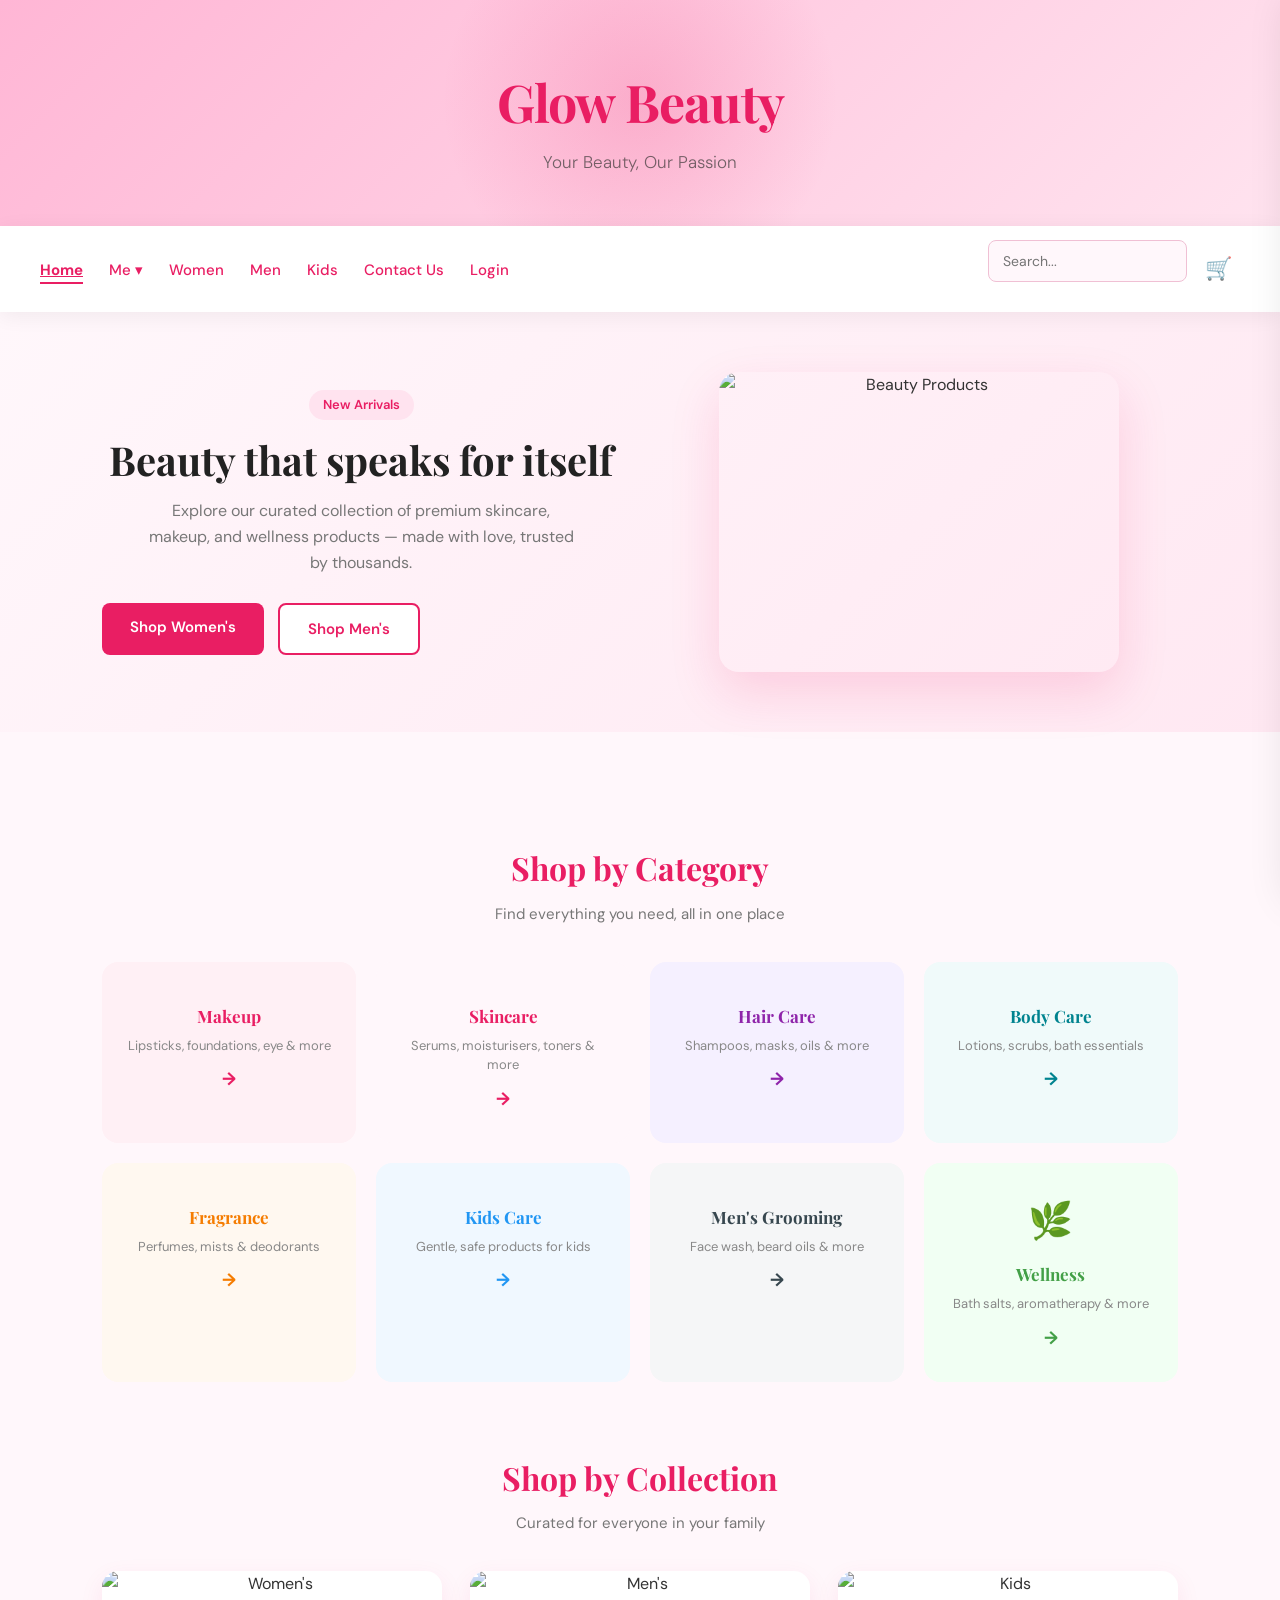
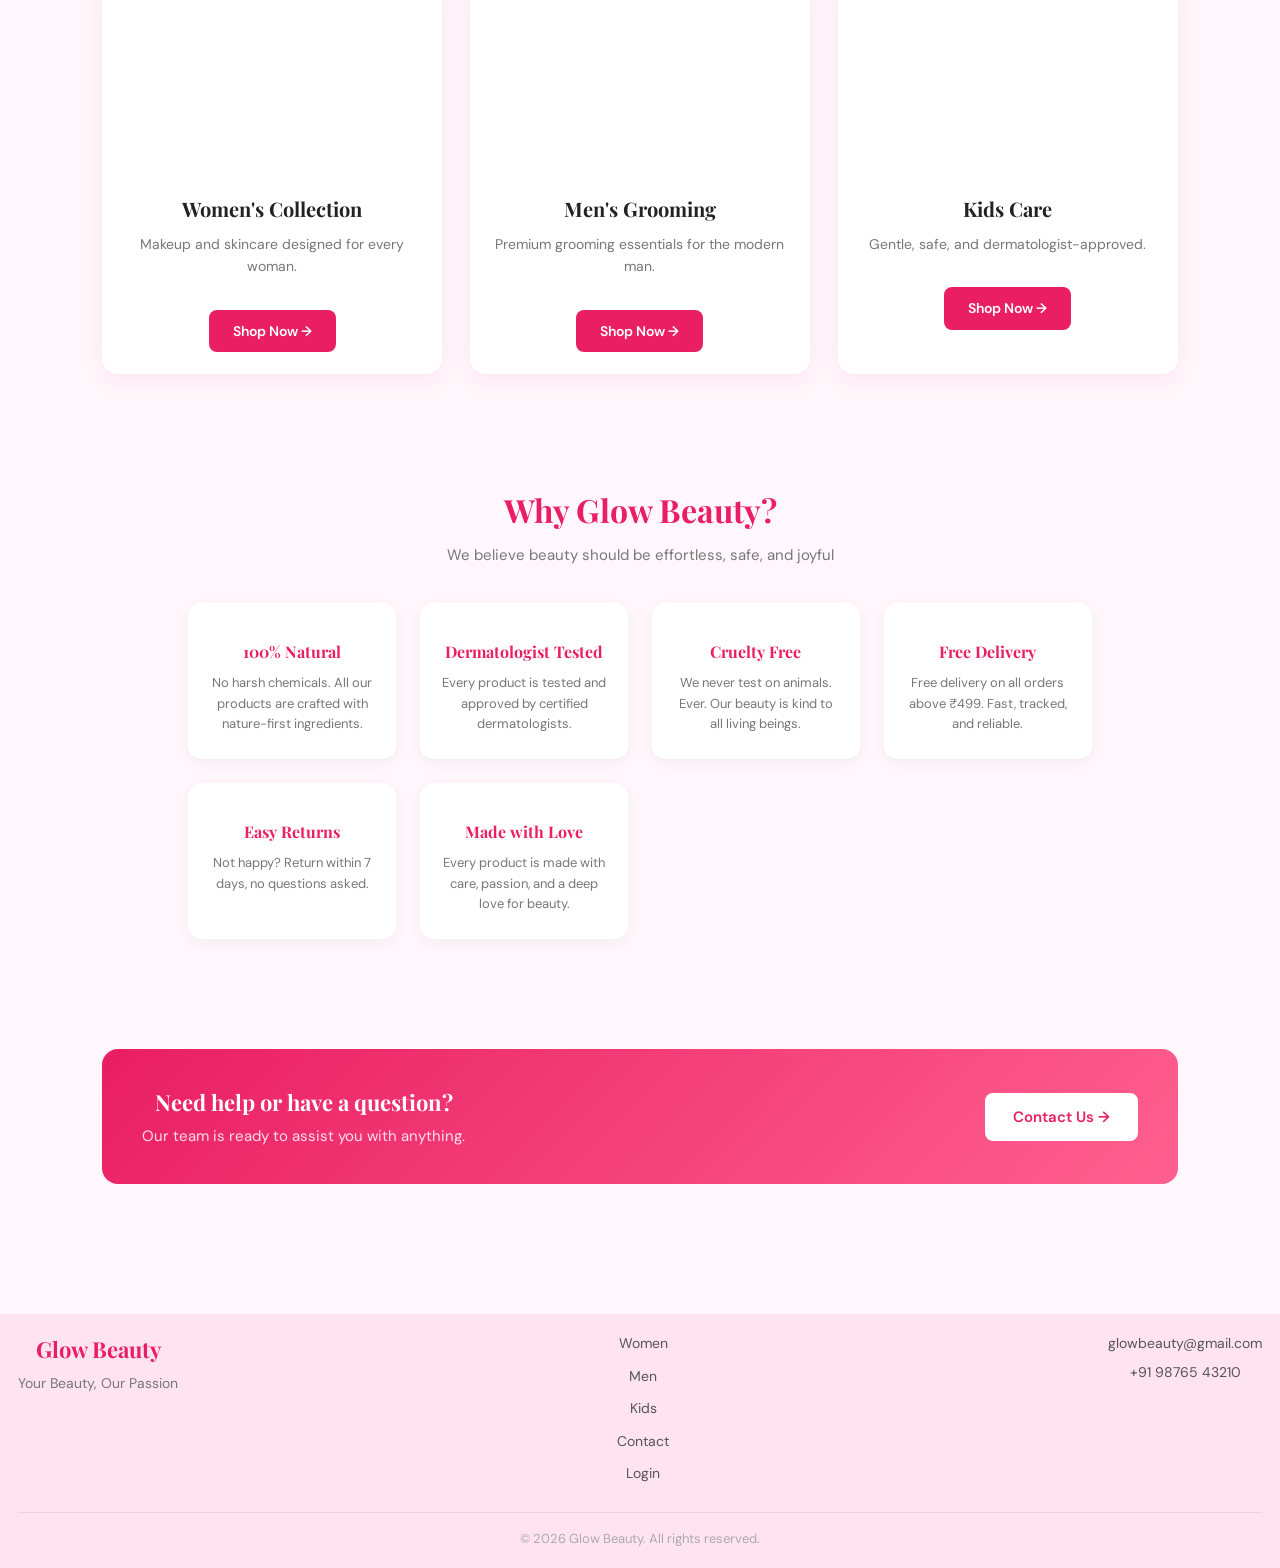
==== commit 37408734: "Remove emojis from index.html for cleaner design Removed emojis from buttons, headings, and icons fo" ====
--- a/index.html
+++ b/index.html
@@ -40,10 +40,10 @@
       <input type="tel" name="phone" placeholder="+91 9999999999" required>
       <label>Address</label>
       <textarea name="address" rows="3" placeholder="Flat, Street, City..." required style="width:100%;padding:11px;border-radius:8px;border:1px solid #ccc;margin-bottom:18px;font-family:inherit;resize:none;"></textarea>
-      <button type="submit" class="btn-submit">Place Order 💖</button>
+      <button type="submit" class="btn-submit">Place Order </button>
     </form>
     <div id="orderSuccess" style="display:none;text-align:center;padding:20px 0;">
-      <div style="font-size:48px;">🎉</div>
+      <div style="font-size:48px;"></div>
       <h3 style="color:#e91e63;margin:10px 0;">Order Placed!</h3>
       <p style="color:#555;">Thank you! We'll email your confirmation shortly.</p>
     </div>
@@ -54,7 +54,7 @@
 <header class="reveal">
   <div class="header-glow"></div>
   <h1>Glow Beauty</h1>
-  <h3>Your Beauty, Our Passion ✨</h3>
+  <h3>Your Beauty, Our Passion </h3>
 </header>
 
 <!-- ░░ NAV ░░ -->
@@ -68,10 +68,10 @@
     <div class="dropdown">
       <button class="dropdown-toggle nav-link-btn">Me ▾</button>
       <div class="dropdown-menu">
-        <a href="my-orders.html">📦 My Orders</a>
-        <a href="my-account.html">👤 My Account</a>
-        <a href="my-info.html">📝 Personal Information</a>
-        <a href="my-rewards.html">⭐ Reward Points</a>
+        <a href="my-orders.html"> My Orders</a>
+        <a href="my-account.html"> My Account</a>
+        <a href="my-info.html"> Personal Information</a>
+        <a href="my-rewards.html"> Reward Points</a>
       </div>
     </div>
 
@@ -90,7 +90,7 @@
 <!-- ░░ HERO BANNER ░░ -->
 <section class="hero-banner reveal">
   <div class="hero-text">
-    <span class="hero-tag">New Arrivals ✨</span>
+    <span class="hero-tag">New Arrivals </span>
     <h2>Beauty that speaks for itself</h2>
     <p>Explore our curated collection of premium skincare, makeup, and wellness products — made with love, trusted by thousands.</p>
     <div class="hero-btns">
@@ -114,49 +114,49 @@
     <div class="category-grid">
 
       <a href="women.html" class="category-card" style="--cat-color:#e91e63;--cat-bg:#fff0f5;">
-        <div class="cat-icon">💄</div>
+        <div class="cat-icon"></div>
         <h3>Makeup</h3>
         <p>Lipsticks, foundations, eye & more</p>
         <span class="cat-arrow">→</span>
       </a>
 
       <a href="women.html" class="category-card" style="--cat-color:#e91e63;--cat-bg:#fff7fb;">
-        <div class="cat-icon">🧴</div>
+        <div class="cat-icon"></div>
         <h3>Skincare</h3>
         <p>Serums, moisturisers, toners & more</p>
         <span class="cat-arrow">→</span>
       </a>
 
       <a href="women.html" class="category-card" style="--cat-color:#8e24aa;--cat-bg:#f5f0ff;">
-        <div class="cat-icon">💇‍♀️</div>
+        <div class="cat-icon"></div>
         <h3>Hair Care</h3>
         <p>Shampoos, masks, oils & more</p>
         <span class="cat-arrow">→</span>
       </a>
 
       <a href="women.html" class="category-card" style="--cat-color:#00838f;--cat-bg:#f0fafa;">
-        <div class="cat-icon">🛁</div>
+        <div class="cat-icon"></div>
         <h3>Body Care</h3>
         <p>Lotions, scrubs, bath essentials</p>
         <span class="cat-arrow">→</span>
       </a>
 
       <a href="women.html" class="category-card" style="--cat-color:#f57c00;--cat-bg:#fff8f0;">
-        <div class="cat-icon">🌸</div>
+        <div class="cat-icon"></div>
         <h3>Fragrance</h3>
         <p>Perfumes, mists & deodorants</p>
         <span class="cat-arrow">→</span>
       </a>
 
       <a href="kids.html" class="category-card" style="--cat-color:#2196f3;--cat-bg:#f0f8ff;">
-        <div class="cat-icon">🌈</div>
+        <div class="cat-icon"></div>
         <h3>Kids Care</h3>
         <p>Gentle, safe products for kids</p>
         <span class="cat-arrow">→</span>
       </a>
 
       <a href="men.html" class="category-card" style="--cat-color:#37474f;--cat-bg:#f5f6f7;">
-        <div class="cat-icon">🧔</div>
+        <div class="cat-icon"></div>
         <h3>Men's Grooming</h3>
         <p>Face wash, beard oils & more</p>
         <span class="cat-arrow">→</span>
@@ -183,7 +183,7 @@
       <div class="collection-card reveal">
         <img src="https://5.imimg.com/data5/SELLER/Default/2024/11/465699044/DA/AK/SI/119748904/fashion-cosmetic.jpeg" alt="Women's">
         <div class="collection-info">
-          <h3>Women's Collection 💄</h3>
+          <h3>Women's Collection</h3>
           <p>Makeup and skincare designed for every woman.</p>
           <a href="women.html" class="section-link-btn">Shop Now →</a>
         </div>
@@ -192,7 +192,7 @@
       <div class="collection-card reveal">
         <img src="https://images.unsplash.com/photo-1585386959984-a4155224a1ad?w=400" alt="Men's">
         <div class="collection-info">
-          <h3>Men's Grooming 🧔</h3>
+          <h3>Men's Grooming</h3>
           <p>Premium grooming essentials for the modern man.</p>
           <a href="men.html" class="section-link-btn">Shop Now →</a>
         </div>
@@ -201,7 +201,7 @@
       <div class="collection-card reveal">
         <img src="https://images.unsplash.com/photo-1596464716127-f2a82984de30?w=400" alt="Kids">
         <div class="collection-info">
-          <h3>Kids Care 🌈</h3>
+          <h3>Kids Care</h3>
           <p>Gentle, safe, and dermatologist-approved.</p>
           <a href="kids.html" class="section-link-btn">Shop Now →</a>
         </div>
@@ -218,32 +218,32 @@
     </div>
     <div class="why-grid">
       <div class="why-card">
-        <div class="why-icon">🌿</div>
+        <div class="why-icon"> </div>
         <h4>100% Natural</h4>
         <p>No harsh chemicals. All our products are crafted with nature-first ingredients.</p>
       </div>
       <div class="why-card">
-        <div class="why-icon">🔬</div>
+        <div class="why-icon"> </div>
         <h4>Dermatologist Tested</h4>
         <p>Every product is tested and approved by certified dermatologists.</p>
       </div>
       <div class="why-card">
-        <div class="why-icon">🐰</div>
+        <div class="why-icon"> </div>
         <h4>Cruelty Free</h4>
         <p>We never test on animals. Ever. Our beauty is kind to all living beings.</p>
       </div>
       <div class="why-card">
-        <div class="why-icon">🚚</div>
+        <div class="why-icon"> </div>
         <h4>Free Delivery</h4>
         <p>Free delivery on all orders above ₹499. Fast, tracked, and reliable.</p>
       </div>
       <div class="why-card">
-        <div class="why-icon">↩️</div>
+        <div class="why-icon"> </div>
         <h4>Easy Returns</h4>
         <p>Not happy? Return within 7 days, no questions asked.</p>
       </div>
       <div class="why-card">
-        <div class="why-icon">💖</div>
+        <div class="why-icon"> </div>
         <h4>Made with Love</h4>
         <p>Every product is made with care, passion, and a deep love for beauty.</p>
       </div>
@@ -265,7 +265,7 @@
   <div class="footer-inner">
     <div class="footer-brand">
       <h3>Glow Beauty</h3>
-      <p>Your Beauty, Our Passion ✨</p>
+      <p>Your Beauty, Our Passion </p>
     </div>
     <div class="footer-links">
       <a href="women.html">Women</a>
@@ -275,8 +275,8 @@
       <a href="login.php">Login</a>
     </div>
     <div class="footer-contact">
-      <p>📧 glowbeauty@gmail.com</p>
-      <p>📞 +91 98765 43210</p>
+      <p> glowbeauty@gmail.com</p>
+      <p> +91 98765 43210</p>
     </div>
   </div>
   <p class="footer-copy">© 2026 Glow Beauty. All rights reserved.</p>
